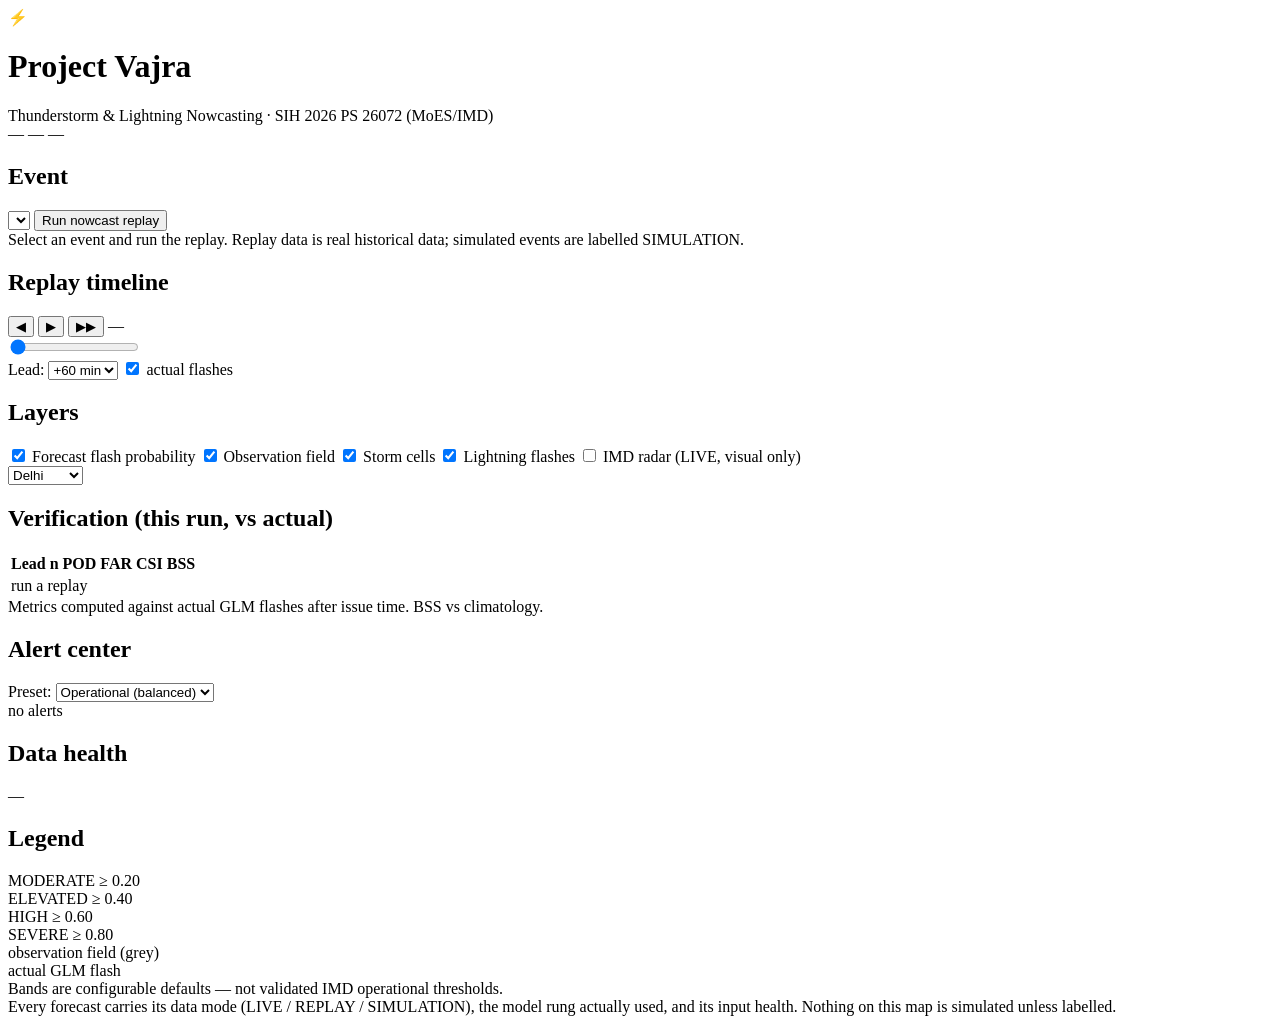
==== web/index.html @ 98bf4b6f "Implement MVP nowcasting system end-to-end (vertical slice on real data) Pipeline: providers (SEVIR " ====
<!doctype html>
<html lang="en">
<head>
<meta charset="utf-8" />
<meta name="viewport" content="width=device-width, initial-scale=1" />
<title>Project Vajra — Thunderstorm & Lightning Nowcast</title>
<link rel="icon" href="data:image/svg+xml,<svg xmlns='http://www.w3.org/2000/svg' viewBox='0 0 16 16'><text y='14' font-size='14'>⚡</text></svg>" />
<link rel="stylesheet" href="/vendor/maplibre-gl.css" />
<link rel="stylesheet" href="/style.css" />
</head>
<body>
<header id="topbar">
  <div class="brand">
    <span class="logo">⚡</span>
    <div>
      <h1>Project Vajra</h1>
      <div class="subtitle">Thunderstorm &amp; Lightning Nowcasting · SIH 2026 PS 26072 (MoES/IMD)</div>
    </div>
  </div>
  <div class="badges">
    <span id="mode-badge" class="badge badge-mode" title="Data mode of the displayed forecast">—</span>
    <span id="rung-badge" class="badge" title="Active model rung (fallback ladder)">—</span>
    <span id="conf-badge" class="badge" title="Overall confidence (documented heuristic)">—</span>
  </div>
</header>

<main id="layout">
  <aside id="left">
    <section class="panel">
      <h2>Event</h2>
      <select id="event-select" aria-label="Select replay event"></select>
      <button id="run-btn" class="primary">Run nowcast replay</button>
      <div id="run-status" class="muted small">Select an event and run the replay. Replay data is real historical data; simulated events are labelled SIMULATION.</div>
    </section>

    <section class="panel">
      <h2>Replay timeline</h2>
      <div class="time-row">
        <button id="prev-btn" aria-label="Previous step">◀</button>
        <button id="play-btn" aria-label="Play">▶</button>
        <button id="next-btn" aria-label="Next step">▶▶</button>
        <span id="clock" class="clock">—</span>
      </div>
      <input id="timeline" type="range" min="0" max="0" value="0" aria-label="Timeline scrubber" />
      <div class="lead-row">
        <label>Lead:
          <select id="lead-select" aria-label="Forecast lead">
            <option value="30">+30 min</option>
            <option value="60" selected>+60 min</option>
          </select>
        </label>
        <label class="chk"><input type="checkbox" id="show-actual" checked /> actual flashes</label>
      </div>
      <div id="cycle-note" class="muted small"></div>
    </section>

    <section class="panel">
      <h2>Layers</h2>
      <label class="chk"><input type="checkbox" id="lyr-prob" checked /> Forecast flash probability</label>
      <label class="chk"><input type="checkbox" id="lyr-obs" checked /> Observation field</label>
      <label class="chk"><input type="checkbox" id="lyr-cells" checked /> Storm cells</label>
      <label class="chk"><input type="checkbox" id="lyr-flashes" checked /> Lightning flashes</label>
      <label class="chk"><input type="checkbox" id="lyr-live" /> IMD radar (LIVE, visual only)</label>
      <div class="station-row">
        <select id="station-select" aria-label="IMD radar station">
          <option value="delhi">Delhi</option><option value="patna">Patna</option>
          <option value="kolkata">Kolkata</option><option value="lucknow">Lucknow</option>
        </select>
      </div>
    </section>

    <section class="panel">
      <h2>Verification <span class="muted small">(this run, vs actual)</span></h2>
      <table id="verif-table" class="verif">
        <thead><tr><th>Lead</th><th>n</th><th>POD</th><th>FAR</th><th>CSI</th><th>BSS</th></tr></thead>
        <tbody><tr><td colspan="6" class="muted">run a replay</td></tr></tbody>
      </table>
      <div class="muted small">Metrics computed against actual GLM flashes after issue time. BSS vs climatology.</div>
    </section>
  </aside>

  <div id="map"></div>

  <aside id="right">
    <section class="panel">
      <h2>Alert center</h2>
      <div class="preset-row">
        Preset:
        <select id="preset-select" aria-label="Alert preset">
          <option value="operational">Operational (balanced)</option>
          <option value="protective">Protective (high POD)</option>
        </select>
      </div>
      <div id="alerts-list" class="alerts"><div class="muted">no alerts</div></div>
    </section>

    <section class="panel">
      <h2>Data health</h2>
      <div id="data-health" class="health"><span class="muted">—</span></div>
    </section>

    <section class="panel">
      <h2>Legend</h2>
      <div class="legend">
        <div><span class="sw" style="background:rgba(250,204,21,0.75)"></span> MODERATE ≥ 0.20</div>
        <div><span class="sw" style="background:rgba(249,115,22,0.8)"></span> ELEVATED ≥ 0.40</div>
        <div><span class="sw" style="background:rgba(239,68,68,0.85)"></span> HIGH ≥ 0.60</div>
        <div><span class="sw" style="background:rgba(168,0,230,0.9)"></span> SEVERE ≥ 0.80</div>
        <div><span class="sw" style="background:rgba(220,220,220,0.6)"></span> observation field (grey)</div>
        <div><span class="sw sw-dot"></span> actual GLM flash</div>
      </div>
      <div class="muted small">Bands are configurable defaults — not validated IMD operational thresholds.</div>
    </section>
  </aside>
</main>

<footer id="footer">
  <span id="honesty-note">
    Every forecast carries its data mode (LIVE / REPLAY / SIMULATION), the model rung actually used,
    and its input health. Nothing on this map is simulated unless labelled.
  </span>
</footer>

<script src="/vendor/maplibre-gl.js?v=3"></script>
<script src="/app.js?v=3"></script>
</body>
</html>
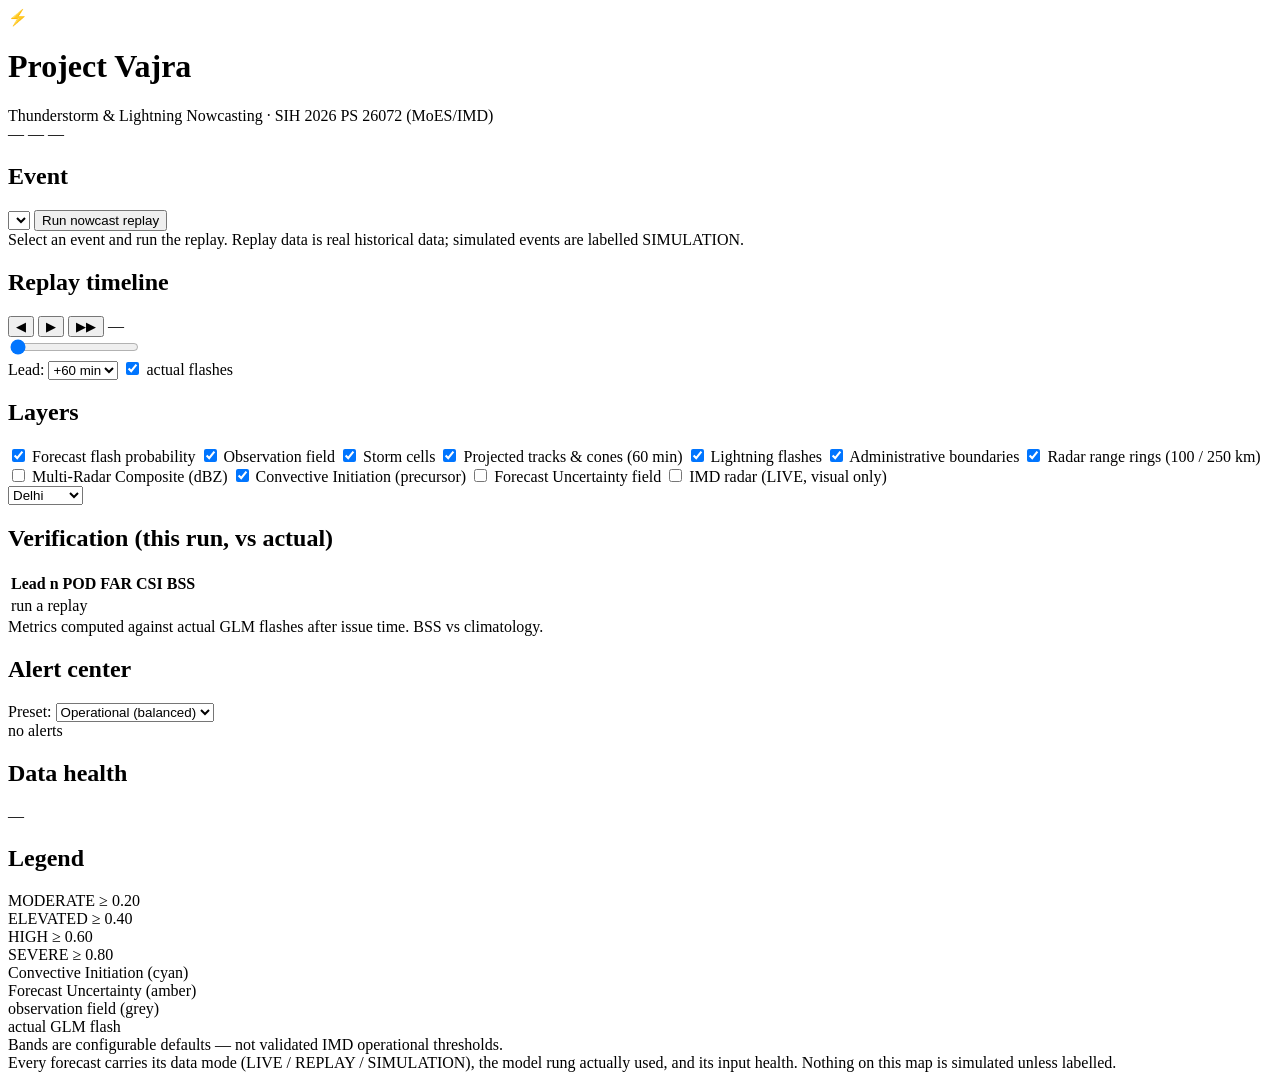
==== commit 0ff6760f: "feat: implement multi-source fusion nowcasting, radar mosaic, geocoding & models - Add spatiotempora" ====
--- a/web/index.html
+++ b/web/index.html
@@ -59,7 +59,13 @@
       <label class="chk"><input type="checkbox" id="lyr-prob" checked /> Forecast flash probability</label>
       <label class="chk"><input type="checkbox" id="lyr-obs" checked /> Observation field</label>
       <label class="chk"><input type="checkbox" id="lyr-cells" checked /> Storm cells</label>
+      <label class="chk"><input type="checkbox" id="lyr-cones" checked /> Projected tracks &amp; cones (60 min)</label>
       <label class="chk"><input type="checkbox" id="lyr-flashes" checked /> Lightning flashes</label>
+      <label class="chk"><input type="checkbox" id="lyr-admin" checked /> Administrative boundaries</label>
+      <label class="chk"><input type="checkbox" id="lyr-radar-rings" checked /> Radar range rings (100 / 250 km)</label>
+      <label class="chk"><input type="checkbox" id="lyr-radar-mosaic" /> Multi-Radar Composite (dBZ)</label>
+      <label class="chk"><input type="checkbox" id="lyr-ci" checked /> Convective Initiation (precursor)</label>
+      <label class="chk"><input type="checkbox" id="lyr-uncertainty" /> Forecast Uncertainty field</label>
       <label class="chk"><input type="checkbox" id="lyr-live" /> IMD radar (LIVE, visual only)</label>
       <div class="station-row">
         <select id="station-select" aria-label="IMD radar station">
@@ -106,6 +112,8 @@
         <div><span class="sw" style="background:rgba(249,115,22,0.8)"></span> ELEVATED ≥ 0.40</div>
         <div><span class="sw" style="background:rgba(239,68,68,0.85)"></span> HIGH ≥ 0.60</div>
         <div><span class="sw" style="background:rgba(168,0,230,0.9)"></span> SEVERE ≥ 0.80</div>
+        <div><span class="sw" style="background:rgba(0,229,255,0.7)"></span> Convective Initiation (cyan)</div>
+        <div><span class="sw" style="background:rgba(220,180,50,0.6)"></span> Forecast Uncertainty (amber)</div>
         <div><span class="sw" style="background:rgba(220,220,220,0.6)"></span> observation field (grey)</div>
         <div><span class="sw sw-dot"></span> actual GLM flash</div>
       </div>
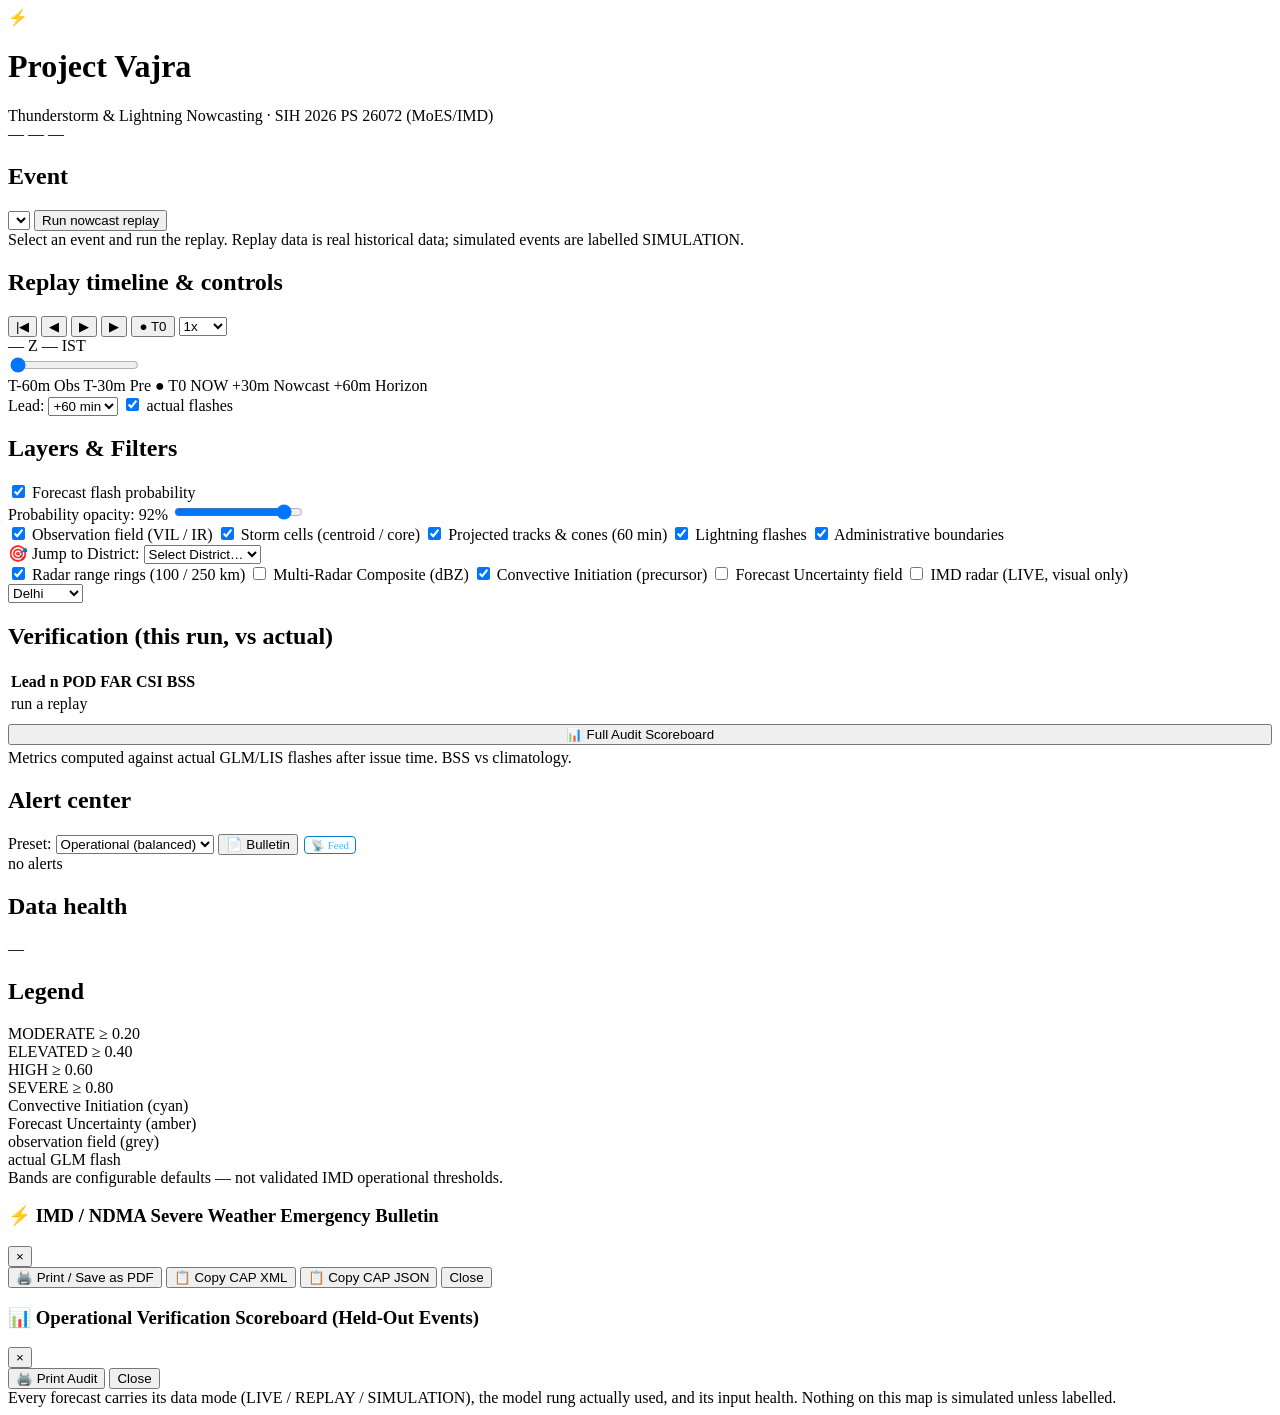
==== commit dbf9cd65: "feat: implement CAP v1.2 alerts, verification audit & GIS console - Add OASIS CAP v1.2 XML serializa" ====
--- a/web/index.html
+++ b/web/index.html
@@ -34,14 +34,32 @@
     </section>
 
     <section class="panel">
-      <h2>Replay timeline</h2>
-      <div class="time-row">
-        <button id="prev-btn" aria-label="Previous step">◀</button>
-        <button id="play-btn" aria-label="Play">▶</button>
-        <button id="next-btn" aria-label="Next step">▶▶</button>
-        <span id="clock" class="clock">—</span>
+      <h2>Replay timeline &amp; controls</h2>
+      <div class="time-controls">
+        <button id="rewind-btn" title="Rewind to start (Home)">|◀</button>
+        <button id="prev-btn" title="Previous cycle (Left Arrow)">◀</button>
+        <button id="play-btn" title="Play/Pause (Space)" class="primary">▶</button>
+        <button id="next-btn" title="Next cycle (Right Arrow)">▶</button>
+        <button id="t0-btn" title="Jump to current T0 issue cycle (End)">● T0</button>
+        <select id="speed-select" title="Playback speed">
+          <option value="1">1x</option>
+          <option value="2">2x</option>
+          <option value="4">4x</option>
+          <option value="0.5">0.5x</option>
+        </select>
+        <div class="clock-container">
+          <span id="clock" class="clock-utc">— Z</span>
+          <span id="clock-ist" class="clock-ist">— IST</span>
+        </div>
       </div>
       <input id="timeline" type="range" min="0" max="0" value="0" aria-label="Timeline scrubber" />
+      <div id="horizon-indicator" class="horizon-indicator">
+        <span class="horizon-tag tag-obs" data-lead="-60">T-60m Obs</span>
+        <span class="horizon-tag tag-pre" data-lead="-30">T-30m Pre</span>
+        <span class="horizon-tag tag-t0 active" data-lead="0">● T0 NOW</span>
+        <span class="horizon-tag tag-nowcast" data-lead="30">+30m Nowcast</span>
+        <span class="horizon-tag tag-horizon" data-lead="60">+60m Horizon</span>
+      </div>
       <div class="lead-row">
         <label>Lead:
           <select id="lead-select" aria-label="Forecast lead">
@@ -55,14 +73,33 @@
     </section>
 
     <section class="panel">
-      <h2>Layers</h2>
+      <h2>Layers &amp; Filters</h2>
       <label class="chk"><input type="checkbox" id="lyr-prob" checked /> Forecast flash probability</label>
-      <label class="chk"><input type="checkbox" id="lyr-obs" checked /> Observation field</label>
-      <label class="chk"><input type="checkbox" id="lyr-cells" checked /> Storm cells</label>
+      <div class="slider-row">
+        <label for="lyr-prob-opacity">Probability opacity: <span id="prob-opacity-val">92%</span></label>
+        <input type="range" id="lyr-prob-opacity" min="15" max="100" value="92" />
+      </div>
+      <label class="chk"><input type="checkbox" id="lyr-obs" checked /> Observation field (VIL / IR)</label>
+      <label class="chk"><input type="checkbox" id="lyr-cells" checked /> Storm cells (centroid / core)</label>
       <label class="chk"><input type="checkbox" id="lyr-cones" checked /> Projected tracks &amp; cones (60 min)</label>
       <label class="chk"><input type="checkbox" id="lyr-flashes" checked /> Lightning flashes</label>
       <label class="chk"><input type="checkbox" id="lyr-admin" checked /> Administrative boundaries</label>
-      <label class="chk"><input type="checkbox" id="lyr-radar-rings" checked /> Radar range rings (100 / 250 km)</label>
+      <div class="district-jump-row">
+        <label for="district-select">🎯 Jump to District:</label>
+        <select id="district-select" aria-label="Quick jump to district">
+          <option value="">Select District…</option>
+          <option value="Patna">Patna</option>
+          <option value="Gaya">Gaya</option>
+          <option value="Muzaffarpur">Muzaffarpur</option>
+          <option value="Vaishali">Vaishali</option>
+          <option value="Nalanda">Nalanda</option>
+          <option value="Begusarai">Begusarai</option>
+          <option value="Bhagalpur">Bhagalpur</option>
+          <option value="Darbhanga">Darbhanga</option>
+          <option value="Rohtas">Rohtas</option>
+        </select>
+      </div>
+      <label class="chk" style="margin-top:8px;"><input type="checkbox" id="lyr-radar-rings" checked /> Radar range rings (100 / 250 km)</label>
       <label class="chk"><input type="checkbox" id="lyr-radar-mosaic" /> Multi-Radar Composite (dBZ)</label>
       <label class="chk"><input type="checkbox" id="lyr-ci" checked /> Convective Initiation (precursor)</label>
       <label class="chk"><input type="checkbox" id="lyr-uncertainty" /> Forecast Uncertainty field</label>
@@ -81,7 +118,8 @@
         <thead><tr><th>Lead</th><th>n</th><th>POD</th><th>FAR</th><th>CSI</th><th>BSS</th></tr></thead>
         <tbody><tr><td colspan="6" class="muted">run a replay</td></tr></tbody>
       </table>
-      <div class="muted small">Metrics computed against actual GLM flashes after issue time. BSS vs climatology.</div>
+      <button id="btn-view-scoreboard" class="small-btn primary" style="width:100%;margin-top:8px;">📊 Full Audit Scoreboard</button>
+      <div class="muted small" style="margin-top:4px;">Metrics computed against actual GLM/LIS flashes after issue time. BSS vs climatology.</div>
     </section>
   </aside>
 
@@ -96,6 +134,8 @@
           <option value="operational">Operational (balanced)</option>
           <option value="protective">Protective (high POD)</option>
         </select>
+        <button id="btn-cycle-bulletin" class="small-btn danger" title="Generate official printable IMD/NDMA Emergency Bulletin">📄 Bulletin</button>
+        <a href="/api/v1/alerts/feed.atom" target="_blank" style="margin-left:2px;font-size:11px;color:#38bdf8;text-decoration:none;padding:2px 6px;border:1px solid #0284c7;border-radius:4px;">📡 Feed</a>
       </div>
       <div id="alerts-list" class="alerts"><div class="muted">no alerts</div></div>
     </section>
@@ -122,6 +162,44 @@
   </aside>
 </main>
 
+<!-- Printable Emergency Bulletin Modal -->
+<div id="bulletin-modal" class="modal-backdrop" role="dialog" aria-modal="true" aria-labelledby="modal-bulletin-title">
+  <div class="modal-dialog">
+    <div class="modal-header">
+      <h3 id="modal-bulletin-title">⚡ IMD / NDMA Severe Weather Emergency Bulletin</h3>
+      <button class="close-btn" id="bulletin-modal-close" aria-label="Close modal">&times;</button>
+    </div>
+    <div class="modal-body" id="bulletin-content">
+      <!-- Injected by JavaScript -->
+    </div>
+    <div class="modal-footer">
+      <button class="small-btn primary" id="btn-print-bulletin">🖨️ Print / Save as PDF</button>
+      <button class="small-btn" id="btn-copy-cap-xml">📋 Copy CAP XML</button>
+      <button class="small-btn" id="btn-copy-cap-json">📋 Copy CAP JSON</button>
+      <button class="small-btn" id="bulletin-modal-dismiss">Close</button>
+    </div>
+  </div>
+</div>
+
+<!-- Scoreboard Audit Modal -->
+<div id="scoreboard-modal" class="modal-backdrop" role="dialog" aria-modal="true" aria-labelledby="modal-score-title">
+  <div class="modal-dialog">
+    <div class="modal-header">
+      <h3 id="modal-score-title">📊 Operational Verification Scoreboard (Held-Out Events)</h3>
+      <button class="close-btn" id="scoreboard-modal-close" aria-label="Close modal">&times;</button>
+    </div>
+    <div class="modal-body" id="scoreboard-content">
+      <!-- Injected by JavaScript -->
+    </div>
+    <div class="modal-footer">
+      <button class="small-btn primary" id="btn-print-scoreboard">🖨️ Print Audit</button>
+      <button class="small-btn" id="scoreboard-modal-dismiss">Close</button>
+    </div>
+  </div>
+</div>
+
+<div id="toast"></div>
+
 <footer id="footer">
   <span id="honesty-note">
     Every forecast carries its data mode (LIVE / REPLAY / SIMULATION), the model rung actually used,
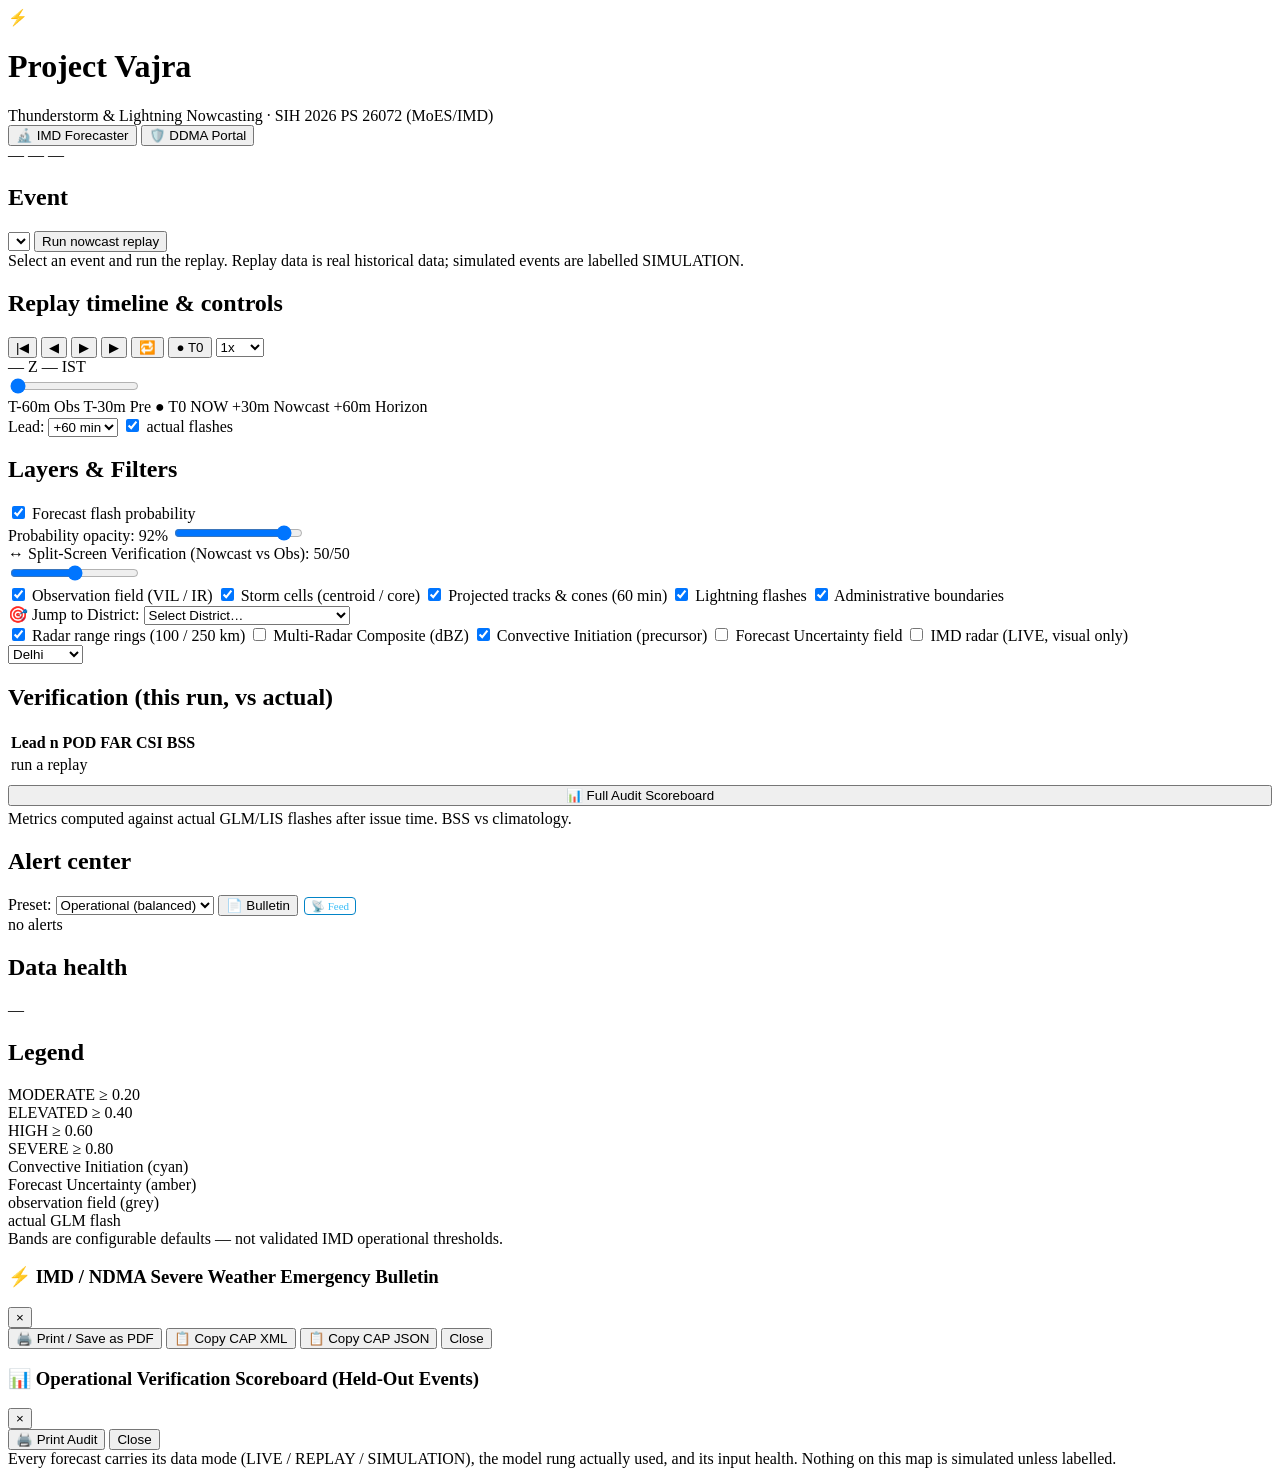
==== commit 5f07be76: "feat(v2): implement end-to-end multi-modal nowcasting, ingestion workers & GIS console - Implement P" ====
--- a/web/index.html
+++ b/web/index.html
@@ -17,6 +17,10 @@
       <div class="subtitle">Thunderstorm &amp; Lightning Nowcasting · SIH 2026 PS 26072 (MoES/IMD)</div>
     </div>
   </div>
+  <div class="persona-switcher" role="group" aria-label="Operational Persona Mode">
+    <button id="persona-imd" class="persona-btn active" title="Switch to IMD Duty Forecaster Mode">🔬 IMD Forecaster</button>
+    <button id="persona-ddma" class="persona-btn" title="Switch to DDMA Disaster Management Mode">🛡️ DDMA Portal</button>
+  </div>
   <div class="badges">
     <span id="mode-badge" class="badge badge-mode" title="Data mode of the displayed forecast">—</span>
     <span id="rung-badge" class="badge" title="Active model rung (fallback ladder)">—</span>
@@ -40,6 +44,7 @@
         <button id="prev-btn" title="Previous cycle (Left Arrow)">◀</button>
         <button id="play-btn" title="Play/Pause (Space)" class="primary">▶</button>
         <button id="next-btn" title="Next cycle (Right Arrow)">▶</button>
+        <button id="loop-btn" class="active" title="Toggle Loop Playback">🔁</button>
         <button id="t0-btn" title="Jump to current T0 issue cycle (End)">● T0</button>
         <select id="speed-select" title="Playback speed">
           <option value="1">1x</option>
@@ -79,6 +84,15 @@
         <label for="lyr-prob-opacity">Probability opacity: <span id="prob-opacity-val">92%</span></label>
         <input type="range" id="lyr-prob-opacity" min="15" max="100" value="92" />
       </div>
+
+      <!-- Split-Screen Verification Slider (TASK-V2-9.3) -->
+      <div class="split-slider-container">
+        <label for="compare-slider">↔️ Split-Screen Verification (Nowcast vs Obs): <span id="compare-val">50/50</span></label>
+        <div class="split-slider-row">
+          <input type="range" id="compare-slider" min="0" max="100" value="50" aria-label="Split-screen compare slider" />
+        </div>
+      </div>
+
       <label class="chk"><input type="checkbox" id="lyr-obs" checked /> Observation field (VIL / IR)</label>
       <label class="chk"><input type="checkbox" id="lyr-cells" checked /> Storm cells (centroid / core)</label>
       <label class="chk"><input type="checkbox" id="lyr-cones" checked /> Projected tracks &amp; cones (60 min)</label>
@@ -97,14 +111,17 @@
           <option value="Bhagalpur">Bhagalpur</option>
           <option value="Darbhanga">Darbhanga</option>
           <option value="Rohtas">Rohtas</option>
-        </select>
-      </div>
-      <label class="chk" style="margin-top:8px;"><input type="checkbox" id="lyr-radar-rings" checked /> Radar range rings (100 / 250 km)</label>
-      <label class="chk"><input type="checkbox" id="lyr-radar-mosaic" /> Multi-Radar Composite (dBZ)</label>
-      <label class="chk"><input type="checkbox" id="lyr-ci" checked /> Convective Initiation (precursor)</label>
-      <label class="chk"><input type="checkbox" id="lyr-uncertainty" /> Forecast Uncertainty field</label>
-      <label class="chk"><input type="checkbox" id="lyr-live" /> IMD radar (LIVE, visual only)</label>
-      <div class="station-row">
+          <option value="Ranchi">Ranchi</option>
+          <option value="East Singhbhum">East Singhbhum (Jamshedpur)</option>
+          <option value="Dhanbad">Dhanbad</option>
+        </select>
+      </div>
+      <label class="chk persona-imd-only" style="margin-top:8px;"><input type="checkbox" id="lyr-radar-rings" checked /> Radar range rings (100 / 250 km)</label>
+      <label class="chk persona-imd-only"><input type="checkbox" id="lyr-radar-mosaic" /> Multi-Radar Composite (dBZ)</label>
+      <label class="chk persona-imd-only"><input type="checkbox" id="lyr-ci" checked /> Convective Initiation (precursor)</label>
+      <label class="chk persona-imd-only"><input type="checkbox" id="lyr-uncertainty" /> Forecast Uncertainty field</label>
+      <label class="chk persona-imd-only"><input type="checkbox" id="lyr-live" /> IMD radar (LIVE, visual only)</label>
+      <div class="station-row persona-imd-only">
         <select id="station-select" aria-label="IMD radar station">
           <option value="delhi">Delhi</option><option value="patna">Patna</option>
           <option value="kolkata">Kolkata</option><option value="lucknow">Lucknow</option>
@@ -112,7 +129,7 @@
       </div>
     </section>
 
-    <section class="panel">
+    <section class="panel persona-imd-only">
       <h2>Verification <span class="muted small">(this run, vs actual)</span></h2>
       <table id="verif-table" class="verif">
         <thead><tr><th>Lead</th><th>n</th><th>POD</th><th>FAR</th><th>CSI</th><th>BSS</th></tr></thead>
@@ -137,6 +154,17 @@
         <button id="btn-cycle-bulletin" class="small-btn danger" title="Generate official printable IMD/NDMA Emergency Bulletin">📄 Bulletin</button>
         <a href="/api/v1/alerts/feed.atom" target="_blank" style="margin-left:2px;font-size:11px;color:#38bdf8;text-decoration:none;padding:2px 6px;border:1px solid #0284c7;border-radius:4px;">📡 Feed</a>
       </div>
+
+      <!-- DDMA Specific Actions & Overview (TASK-V2-9.1) -->
+      <div id="ddma-actions" class="ddma-actions persona-ddma-only" style="display:none;margin-bottom:8px;">
+        <button id="btn-dispatch-cap" class="small-btn danger" style="width:100%;font-weight:700;margin-bottom:4px;">🚨 1-Click Broadcast CAP 1.2 to SACHET</button>
+        <label class="chk" style="font-size:11px;margin:2px 0;"><input type="checkbox" id="chk-audio-chime" checked /> 🔔 Audio Alert Chime (Web Audio Synthesizer)</label>
+      </div>
+      <div id="ddma-summary-card" class="ddma-summary-card persona-ddma-only" style="display:none;">
+        <div style="font-weight:700;font-size:11px;margin-bottom:4px;">🛡️ DDMA Incident Response Overview</div>
+        <div id="ddma-impact-stats" style="font-size:11px;color:var(--text);">Analyzing active storm footprints…</div>
+      </div>
+
       <div id="alerts-list" class="alerts"><div class="muted">no alerts</div></div>
     </section>
 
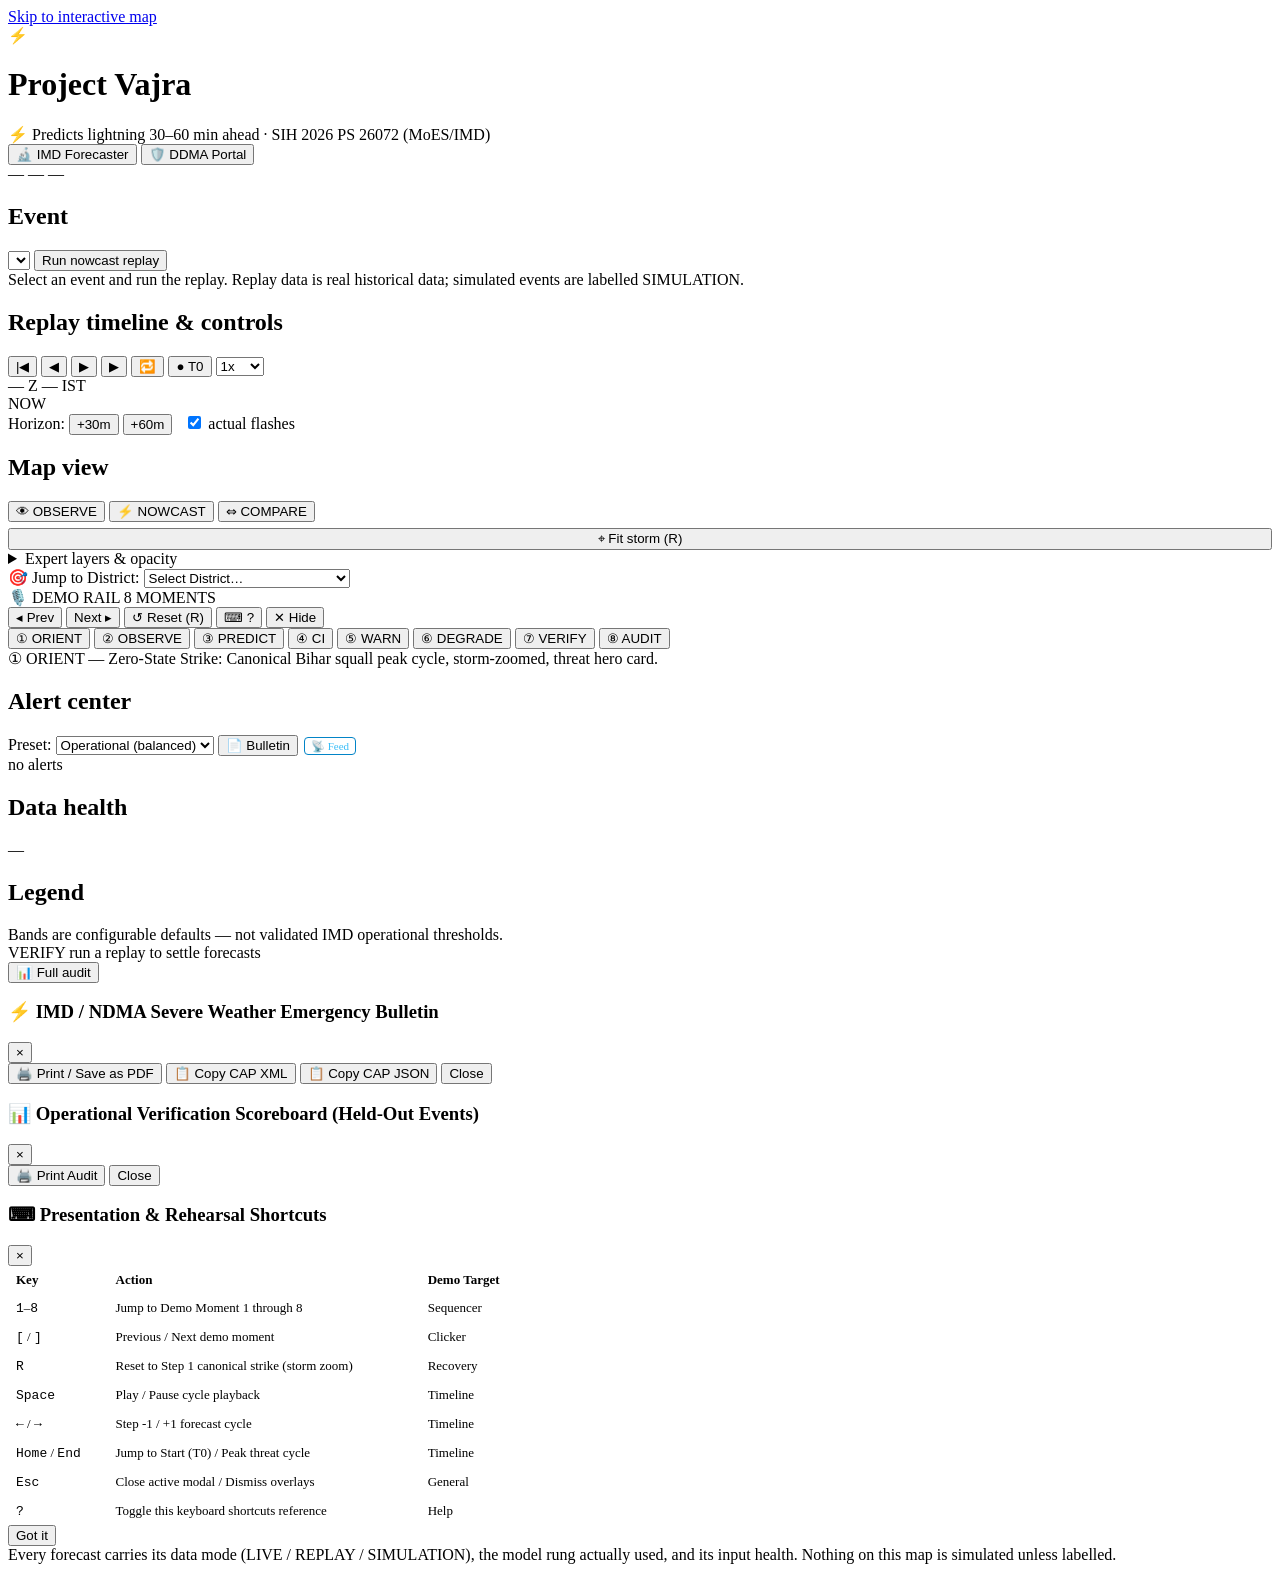
==== commit 6e0c095e: "feat(web): complete Phases P0-P9 frontend presentation console, DDMA portal, demo rail, and a11y/per" ====
--- a/web/index.html
+++ b/web/index.html
@@ -9,17 +9,18 @@
 <link rel="stylesheet" href="/style.css" />
 </head>
 <body>
-<header id="topbar">
+<a href="#map" class="skip-link">Skip to interactive map</a>
+<header id="topbar" role="banner">
   <div class="brand">
     <span class="logo">⚡</span>
     <div>
       <h1>Project Vajra</h1>
-      <div class="subtitle">Thunderstorm &amp; Lightning Nowcasting · SIH 2026 PS 26072 (MoES/IMD)</div>
+      <div class="subtitle">⚡ Predicts lightning 30–60 min ahead · SIH 2026 PS 26072 (MoES/IMD)</div>
     </div>
   </div>
   <div class="persona-switcher" role="group" aria-label="Operational Persona Mode">
-    <button id="persona-imd" class="persona-btn active" title="Switch to IMD Duty Forecaster Mode">🔬 IMD Forecaster</button>
-    <button id="persona-ddma" class="persona-btn" title="Switch to DDMA Disaster Management Mode">🛡️ DDMA Portal</button>
+    <button id="persona-imd" class="persona-btn active" title="Switch to IMD Duty Forecaster Mode" aria-pressed="true">🔬 IMD Forecaster</button>
+    <button id="persona-ddma" class="persona-btn" title="Switch to DDMA Disaster Management Mode" aria-pressed="false">🛡️ DDMA Portal</button>
   </div>
   <div class="badges">
     <span id="mode-badge" class="badge badge-mode" title="Data mode of the displayed forecast">—</span>
@@ -29,75 +30,92 @@
 </header>
 
 <main id="layout">
-  <aside id="left">
+  <aside id="left" aria-label="Forecast controls and layer presets">
     <section class="panel">
       <h2>Event</h2>
       <select id="event-select" aria-label="Select replay event"></select>
-      <button id="run-btn" class="primary">Run nowcast replay</button>
+      <button id="run-btn" class="primary" aria-label="Run nowcast replay">Run nowcast replay</button>
       <div id="run-status" class="muted small">Select an event and run the replay. Replay data is real historical data; simulated events are labelled SIMULATION.</div>
     </section>
 
     <section class="panel">
       <h2>Replay timeline &amp; controls</h2>
       <div class="time-controls">
-        <button id="rewind-btn" title="Rewind to start (Home)">|◀</button>
-        <button id="prev-btn" title="Previous cycle (Left Arrow)">◀</button>
-        <button id="play-btn" title="Play/Pause (Space)" class="primary">▶</button>
-        <button id="next-btn" title="Next cycle (Right Arrow)">▶</button>
-        <button id="loop-btn" class="active" title="Toggle Loop Playback">🔁</button>
-        <button id="t0-btn" title="Jump to current T0 issue cycle (End)">● T0</button>
-        <select id="speed-select" title="Playback speed">
+        <button id="rewind-btn" title="Rewind to start (Home)" aria-label="Rewind to start (Home)">|◀</button>
+        <button id="prev-btn" title="Previous cycle (Left Arrow)" aria-label="Previous cycle (Left Arrow)">◀</button>
+        <button id="play-btn" title="Play/Pause (Space)" class="primary" aria-label="Play or Pause replay (Space)">▶</button>
+        <button id="next-btn" title="Next cycle (Right Arrow)" aria-label="Next cycle (Right Arrow)">▶</button>
+        <button id="loop-btn" class="active" title="Toggle Loop Playback" aria-label="Toggle loop playback">🔁</button>
+        <button id="t0-btn" title="Jump to first alert issue cycle (T0)" aria-label="Jump to first alert issue cycle (T0)">● T0</button>
+        <select id="speed-select" title="Playback speed" aria-label="Playback speed">
           <option value="1">1x</option>
           <option value="2">2x</option>
           <option value="4">4x</option>
           <option value="0.5">0.5x</option>
         </select>
+        <span id="horizon-indicator" class="horizon-indicator sr-only" aria-live="polite"></span>
         <div class="clock-container">
           <span id="clock" class="clock-utc">— Z</span>
           <span id="clock-ist" class="clock-ist">— IST</span>
         </div>
       </div>
-      <input id="timeline" type="range" min="0" max="0" value="0" aria-label="Timeline scrubber" />
-      <div id="horizon-indicator" class="horizon-indicator">
-        <span class="horizon-tag tag-obs" data-lead="-60">T-60m Obs</span>
-        <span class="horizon-tag tag-pre" data-lead="-30">T-30m Pre</span>
-        <span class="horizon-tag tag-t0 active" data-lead="0">● T0 NOW</span>
-        <span class="horizon-tag tag-nowcast" data-lead="30">+30m Nowcast</span>
-        <span class="horizon-tag tag-horizon" data-lead="60">+60m Horizon</span>
+      <div id="timeline-axis" tabindex="0" role="slider"
+           aria-label="Event timeline — observed (solid) and forecast (dashed) with alert markers; arrow keys step, click or drag to jump"
+           aria-valuemin="0" aria-valuemax="0" aria-valuenow="0">
+        <div class="tl-rail"></div>
+        <div class="tl-seg-observed"></div>
+        <div class="tl-seg-forecast"></div>
+        <div class="tl-ticks"></div>
+        <div class="tl-markers" id="tl-markers"></div>
+        <div class="tl-now"><span class="tl-now-dot"></span><span class="tl-now-label">NOW</span></div>
       </div>
       <div class="lead-row">
-        <label>Lead:
-          <select id="lead-select" aria-label="Forecast lead">
-            <option value="30">+30 min</option>
-            <option value="60" selected>+60 min</option>
+        <span class="tl-lead-label">Horizon:</span>
+        <button id="lead-30" class="tl-lead-btn" aria-pressed="false">+30m</button>
+        <button id="lead-60" class="tl-lead-btn" aria-pressed="true">+60m</button>
+        <span id="tl-info" class="muted small" style="margin-left:auto;"></span>
+        <label class="chk" style="margin:0 0 0 8px;"><input type="checkbox" id="show-actual" checked /> actual flashes</label>
+      </div>
+      <div id="cycle-note" class="muted small"></div>
+    </section>
+
+    <section class="panel">
+      <h2>Map view</h2>
+      <div class="preset-switch" role="group" aria-label="Map view preset">
+        <button class="map-preset" id="preset-observe" data-preset="OBSERVE" aria-pressed="false">👁 OBSERVE</button>
+        <button class="map-preset" id="preset-nowcast" data-preset="NOWCAST" aria-pressed="true">⚡ NOWCAST</button>
+        <button class="map-preset" id="preset-compare" data-preset="COMPARE" aria-pressed="false">⇔ COMPARE</button>
+      </div>
+      <button id="fit-storm" class="small-btn" style="width:100%;margin-top:6px;" aria-label="Fit map camera to storm event (R)">⌖ Fit storm (R)</button>
+      <div id="compare-caption" class="compare-caption" style="display:none;">
+        <div class="compare-labels"><span>◂ OBSERVED</span><span id="compare-val">50/50</span><span>NOWCAST ▸</span></div>
+        <input type="range" id="compare-slider" min="0" max="100" value="50" aria-label="Observed vs nowcast wipe" />
+        <div class="muted small" style="margin-top:4px;">Crossfade between the observed field and the nowcast — the verification view.</div>
+      </div>
+      <details class="expert-drawer">
+        <summary>Expert layers &amp; opacity</summary>
+        <label class="chk"><input type="checkbox" id="lyr-prob" checked /> Forecast flash probability</label>
+        <div class="slider-row">
+          <label for="lyr-prob-opacity">Probability opacity: <span id="prob-opacity-val">92%</span></label>
+          <input type="range" id="lyr-prob-opacity" min="15" max="100" value="92" aria-label="Forecast probability layer opacity" />
+        </div>
+        <label class="chk"><input type="checkbox" id="lyr-obs" checked /> Observation field (VIL / IR)</label>
+        <label class="chk"><input type="checkbox" id="lyr-cells" checked /> Storm cells (centroid / core)</label>
+        <label class="chk"><input type="checkbox" id="lyr-cones" checked /> Projected tracks &amp; cones (60 min)</label>
+        <label class="chk"><input type="checkbox" id="lyr-flashes" checked /> Lightning flashes</label>
+        <label class="chk"><input type="checkbox" id="lyr-admin" checked /> Administrative boundaries</label>
+        <label class="chk persona-imd-only"><input type="checkbox" id="lyr-radar-rings" checked /> Radar range rings (100 / 250 km)</label>
+        <label class="chk persona-imd-only"><input type="checkbox" id="lyr-radar-mosaic" /> Multi-Radar Composite (dBZ)</label>
+        <label class="chk persona-imd-only"><input type="checkbox" id="lyr-ci" checked /> Convective Initiation (precursor)</label>
+        <label class="chk persona-imd-only"><input type="checkbox" id="lyr-uncertainty" /> Forecast Uncertainty field</label>
+        <label class="chk persona-imd-only"><input type="checkbox" id="lyr-live" /> IMD radar (LIVE, visual only)</label>
+        <div class="station-row persona-imd-only">
+          <select id="station-select" aria-label="IMD radar station">
+            <option value="delhi">Delhi</option><option value="patna">Patna</option>
+            <option value="kolkata">Kolkata</option><option value="lucknow">Lucknow</option>
           </select>
-        </label>
-        <label class="chk"><input type="checkbox" id="show-actual" checked /> actual flashes</label>
-      </div>
-      <div id="cycle-note" class="muted small"></div>
-    </section>
-
-    <section class="panel">
-      <h2>Layers &amp; Filters</h2>
-      <label class="chk"><input type="checkbox" id="lyr-prob" checked /> Forecast flash probability</label>
-      <div class="slider-row">
-        <label for="lyr-prob-opacity">Probability opacity: <span id="prob-opacity-val">92%</span></label>
-        <input type="range" id="lyr-prob-opacity" min="15" max="100" value="92" />
-      </div>
-
-      <!-- Split-Screen Verification Slider (TASK-V2-9.3) -->
-      <div class="split-slider-container">
-        <label for="compare-slider">↔️ Split-Screen Verification (Nowcast vs Obs): <span id="compare-val">50/50</span></label>
-        <div class="split-slider-row">
-          <input type="range" id="compare-slider" min="0" max="100" value="50" aria-label="Split-screen compare slider" />
         </div>
-      </div>
-
-      <label class="chk"><input type="checkbox" id="lyr-obs" checked /> Observation field (VIL / IR)</label>
-      <label class="chk"><input type="checkbox" id="lyr-cells" checked /> Storm cells (centroid / core)</label>
-      <label class="chk"><input type="checkbox" id="lyr-cones" checked /> Projected tracks &amp; cones (60 min)</label>
-      <label class="chk"><input type="checkbox" id="lyr-flashes" checked /> Lightning flashes</label>
-      <label class="chk"><input type="checkbox" id="lyr-admin" checked /> Administrative boundaries</label>
+      </details>
       <div class="district-jump-row">
         <label for="district-select">🎯 Jump to District:</label>
         <select id="district-select" aria-label="Quick jump to district">
@@ -116,43 +134,54 @@
           <option value="Dhanbad">Dhanbad</option>
         </select>
       </div>
-      <label class="chk persona-imd-only" style="margin-top:8px;"><input type="checkbox" id="lyr-radar-rings" checked /> Radar range rings (100 / 250 km)</label>
-      <label class="chk persona-imd-only"><input type="checkbox" id="lyr-radar-mosaic" /> Multi-Radar Composite (dBZ)</label>
-      <label class="chk persona-imd-only"><input type="checkbox" id="lyr-ci" checked /> Convective Initiation (precursor)</label>
-      <label class="chk persona-imd-only"><input type="checkbox" id="lyr-uncertainty" /> Forecast Uncertainty field</label>
-      <label class="chk persona-imd-only"><input type="checkbox" id="lyr-live" /> IMD radar (LIVE, visual only)</label>
-      <div class="station-row persona-imd-only">
-        <select id="station-select" aria-label="IMD radar station">
-          <option value="delhi">Delhi</option><option value="patna">Patna</option>
-          <option value="kolkata">Kolkata</option><option value="lucknow">Lucknow</option>
-        </select>
-      </div>
-    </section>
-
-    <section class="panel persona-imd-only">
-      <h2>Verification <span class="muted small">(this run, vs actual)</span></h2>
-      <table id="verif-table" class="verif">
-        <thead><tr><th>Lead</th><th>n</th><th>POD</th><th>FAR</th><th>CSI</th><th>BSS</th></tr></thead>
-        <tbody><tr><td colspan="6" class="muted">run a replay</td></tr></tbody>
-      </table>
-      <button id="btn-view-scoreboard" class="small-btn primary" style="width:100%;margin-top:8px;">📊 Full Audit Scoreboard</button>
-      <div class="muted small" style="margin-top:4px;">Metrics computed against actual GLM/LIS flashes after issue time. BSS vs climatology.</div>
     </section>
   </aside>
 
-  <div id="map"></div>
-
-  <aside id="right">
+  <div id="map-wrap" class="map-wrap" role="region" aria-label="Interactive Thunderstorm Nowcast Map">
+    <div id="map"></div>
+
+    <!-- Presentation Demo Rail (Phase P7) -->
+    <nav id="demo-rail" class="demo-rail" aria-label="Presentation Rehearsal Sequencer">
+      <div class="rail-header">
+        <span class="rail-title">🎙️ DEMO RAIL</span>
+        <span class="rail-badge">8 MOMENTS</span>
+        <div class="rail-actions">
+          <button id="rail-btn-prev" class="rail-nav-btn" title="Previous moment ([)" aria-label="Previous demo moment ([)">◂ Prev</button>
+          <button id="rail-btn-next" class="rail-nav-btn" title="Next moment (])" aria-label="Next demo moment (])">Next ▸</button>
+          <button id="rail-btn-reset" class="rail-action-btn" title="Reset to Zero State (R)" aria-label="Reset to Zero State (R)">↺ Reset (R)</button>
+          <button id="rail-btn-help" class="rail-action-btn" title="Keyboard Shortcuts (?)" aria-label="Keyboard Shortcuts (?)">⌨ ?</button>
+          <button id="rail-btn-hide" class="rail-action-btn" title="Dismiss Rail to Operational Mode (Esc)" aria-label="Dismiss Rail to Operational Mode (Esc)">✕ Hide</button>
+        </div>
+      </div>
+      <div class="rail-chips" role="group" aria-label="Demo Sequence Steps">
+        <button class="rail-chip active" data-step="1" aria-current="step" title="1. Zero-State Strike (Canonical Bihar peak cycle)">① ORIENT</button>
+        <button class="rail-chip" data-step="2" title="2. Multi-Sensor Detection (Cells + tracks + dBZ)">② OBSERVE</button>
+        <button class="rail-chip" data-step="3" title="3. Calibrated Nowcast (Field overlay + widening cones)">③ PREDICT</button>
+        <button class="rail-chip" data-step="4" title="4. Convective Initiation (Precursor cyan rings)">④ CI</button>
+        <button class="rail-chip" data-step="5" title="5. Impact &amp; Warn (DDMA blocks + population)">⑤ WARN</button>
+        <button class="rail-chip" data-step="6" title="6. Graceful Degradation (Satellite fallback ladder)">⑥ DEGRADE</button>
+        <button class="rail-chip" data-step="7" title="7. Ground-Truth Verification (Settled verdicts + COMPARE)">⑦ VERIFY</button>
+        <button class="rail-chip" data-step="8" title="8. Scientific Audit Scoreboard (BSS + ROC-AUC)">⑧ AUDIT</button>
+      </div>
+      <div id="rail-caption" class="rail-caption" aria-live="polite">
+        ① ORIENT — Zero-State Strike: Canonical Bihar squall peak cycle, storm-zoomed, threat hero card.
+      </div>
+    </nav>
+    <button id="rail-pill" class="rail-pill" style="display:none;" title="Restore Presentation Demo Rail (1–8)" aria-label="Restore Presentation Demo Rail (1–8)">🎙️ Demo Rail (1–8)</button>
+  </div>
+
+  <aside id="right" aria-label="Active alerts, data health, and legend">
     <section class="panel">
       <h2>Alert center</h2>
+      <div id="threat-hero" class="threat-hero" data-stage="GREEN" aria-live="polite"></div>
       <div class="preset-row">
         Preset:
         <select id="preset-select" aria-label="Alert preset">
           <option value="operational">Operational (balanced)</option>
           <option value="protective">Protective (high POD)</option>
         </select>
-        <button id="btn-cycle-bulletin" class="small-btn danger" title="Generate official printable IMD/NDMA Emergency Bulletin">📄 Bulletin</button>
-        <a href="/api/v1/alerts/feed.atom" target="_blank" style="margin-left:2px;font-size:11px;color:#38bdf8;text-decoration:none;padding:2px 6px;border:1px solid #0284c7;border-radius:4px;">📡 Feed</a>
+        <button id="btn-cycle-bulletin" class="small-btn danger" title="Generate official printable IMD/NDMA Emergency Bulletin" aria-label="Generate official printable IMD/NDMA Emergency Bulletin">📄 Bulletin</button>
+        <a href="/api/v1/alerts/feed.atom" target="_blank" rel="noopener" aria-label="CAP 1.2 Atom Alert Feed (opens in new tab)" style="margin-left:2px;font-size:11px;color:#38bdf8;text-decoration:none;padding:2px 6px;border:1px solid #0284c7;border-radius:4px;">📡 Feed</a>
       </div>
 
       <!-- DDMA Specific Actions & Overview (TASK-V2-9.1) -->
@@ -175,23 +204,22 @@
 
     <section class="panel">
       <h2>Legend</h2>
-      <div class="legend">
-        <div><span class="sw" style="background:rgba(250,204,21,0.75)"></span> MODERATE ≥ 0.20</div>
-        <div><span class="sw" style="background:rgba(249,115,22,0.8)"></span> ELEVATED ≥ 0.40</div>
-        <div><span class="sw" style="background:rgba(239,68,68,0.85)"></span> HIGH ≥ 0.60</div>
-        <div><span class="sw" style="background:rgba(168,0,230,0.9)"></span> SEVERE ≥ 0.80</div>
-        <div><span class="sw" style="background:rgba(0,229,255,0.7)"></span> Convective Initiation (cyan)</div>
-        <div><span class="sw" style="background:rgba(220,180,50,0.6)"></span> Forecast Uncertainty (amber)</div>
-        <div><span class="sw" style="background:rgba(220,220,220,0.6)"></span> observation field (grey)</div>
-        <div><span class="sw sw-dot"></span> actual GLM flash</div>
-      </div>
+      <div class="legend" id="legend-items"></div>
       <div class="muted small">Bands are configurable defaults — not validated IMD operational thresholds.</div>
     </section>
   </aside>
 </main>
 
+<section id="verify-strip" aria-label="Forecast verification — this run versus observed flashes">
+  <span class="vs-label">VERIFY</span>
+  <span class="vs-scope muted small" id="vs-scope">run a replay to settle forecasts</span>
+  <div class="vs-numbers" id="vs-numbers" aria-live="polite"></div>
+  <svg id="vs-reliability" width="132" height="40" style="display:none;" role="img"></svg>
+  <button id="vs-audit" class="small-btn primary" style="margin-left:auto;">📊 Full audit</button>
+</section>
+
 <!-- Printable Emergency Bulletin Modal -->
-<div id="bulletin-modal" class="modal-backdrop" role="dialog" aria-modal="true" aria-labelledby="modal-bulletin-title">
+<div id="bulletin-modal" class="modal-backdrop" role="dialog" aria-modal="true" aria-hidden="true" aria-labelledby="modal-bulletin-title">
   <div class="modal-dialog">
     <div class="modal-header">
       <h3 id="modal-bulletin-title">⚡ IMD / NDMA Severe Weather Emergency Bulletin</h3>
@@ -204,13 +232,13 @@
       <button class="small-btn primary" id="btn-print-bulletin">🖨️ Print / Save as PDF</button>
       <button class="small-btn" id="btn-copy-cap-xml">📋 Copy CAP XML</button>
       <button class="small-btn" id="btn-copy-cap-json">📋 Copy CAP JSON</button>
-      <button class="small-btn" id="bulletin-modal-dismiss">Close</button>
+      <button class="small-btn" id="bulletin-modal-dismiss" aria-label="Close dialog">Close</button>
     </div>
   </div>
 </div>
 
 <!-- Scoreboard Audit Modal -->
-<div id="scoreboard-modal" class="modal-backdrop" role="dialog" aria-modal="true" aria-labelledby="modal-score-title">
+<div id="scoreboard-modal" class="modal-backdrop" role="dialog" aria-modal="true" aria-hidden="true" aria-labelledby="modal-score-title">
   <div class="modal-dialog">
     <div class="modal-header">
       <h3 id="modal-score-title">📊 Operational Verification Scoreboard (Held-Out Events)</h3>
@@ -221,14 +249,80 @@
     </div>
     <div class="modal-footer">
       <button class="small-btn primary" id="btn-print-scoreboard">🖨️ Print Audit</button>
-      <button class="small-btn" id="scoreboard-modal-dismiss">Close</button>
+      <button class="small-btn" id="scoreboard-modal-dismiss" aria-label="Close dialog">Close</button>
     </div>
   </div>
 </div>
 
-<div id="toast"></div>
-
-<footer id="footer">
+<!-- Keyboard Shortcuts Cheat-Sheet Modal (Phase P7) -->
+<div id="shortcuts-modal" class="modal-backdrop" role="dialog" aria-modal="true" aria-hidden="true" aria-labelledby="modal-shortcuts-title">
+  <div class="modal-dialog" style="max-width: 520px;">
+    <div class="modal-header">
+      <h3 id="modal-shortcuts-title">⌨ Presentation &amp; Rehearsal Shortcuts</h3>
+      <button class="close-btn" id="shortcuts-modal-close" aria-label="Close modal">&times;</button>
+    </div>
+    <div class="modal-body">
+      <table style="width:100%; border-collapse:collapse; font-size:13px;">
+        <thead>
+          <tr style="border-bottom:1px solid var(--panel-edge); text-align:left;">
+            <th style="padding:6px 8px; color:var(--text-strong);">Key</th>
+            <th style="padding:6px 8px; color:var(--text-strong);">Action</th>
+            <th style="padding:6px 8px; color:var(--muted);">Demo Target</th>
+          </tr>
+        </thead>
+        <tbody>
+          <tr style="border-bottom:1px solid rgba(255,255,255,0.05);">
+            <td style="padding:6px 8px;"><kbd>1</kbd>–<kbd>8</kbd></td>
+            <td style="padding:6px 8px;">Jump to Demo Moment 1 through 8</td>
+            <td style="padding:6px 8px; color:var(--muted);">Sequencer</td>
+          </tr>
+          <tr style="border-bottom:1px solid rgba(255,255,255,0.05);">
+            <td style="padding:6px 8px;"><kbd>[</kbd> / <kbd>]</kbd></td>
+            <td style="padding:6px 8px;">Previous / Next demo moment</td>
+            <td style="padding:6px 8px; color:var(--muted);">Clicker</td>
+          </tr>
+          <tr style="border-bottom:1px solid rgba(255,255,255,0.05);">
+            <td style="padding:6px 8px;"><kbd>R</kbd></td>
+            <td style="padding:6px 8px;">Reset to Step 1 canonical strike (storm zoom)</td>
+            <td style="padding:6px 8px; color:var(--muted);">Recovery</td>
+          </tr>
+          <tr style="border-bottom:1px solid rgba(255,255,255,0.05);">
+            <td style="padding:6px 8px;"><kbd>Space</kbd></td>
+            <td style="padding:6px 8px;">Play / Pause cycle playback</td>
+            <td style="padding:6px 8px; color:var(--muted);">Timeline</td>
+          </tr>
+          <tr style="border-bottom:1px solid rgba(255,255,255,0.05);">
+            <td style="padding:6px 8px;"><kbd>←</kbd> / <kbd>→</kbd></td>
+            <td style="padding:6px 8px;">Step -1 / +1 forecast cycle</td>
+            <td style="padding:6px 8px; color:var(--muted);">Timeline</td>
+          </tr>
+          <tr style="border-bottom:1px solid rgba(255,255,255,0.05);">
+            <td style="padding:6px 8px;"><kbd>Home</kbd> / <kbd>End</kbd></td>
+            <td style="padding:6px 8px;">Jump to Start (T0) / Peak threat cycle</td>
+            <td style="padding:6px 8px; color:var(--muted);">Timeline</td>
+          </tr>
+          <tr style="border-bottom:1px solid rgba(255,255,255,0.05);">
+            <td style="padding:6px 8px;"><kbd>Esc</kbd></td>
+            <td style="padding:6px 8px;">Close active modal / Dismiss overlays</td>
+            <td style="padding:6px 8px; color:var(--muted);">General</td>
+          </tr>
+          <tr>
+            <td style="padding:6px 8px;"><kbd>?</kbd></td>
+            <td style="padding:6px 8px;">Toggle this keyboard shortcuts reference</td>
+            <td style="padding:6px 8px; color:var(--muted);">Help</td>
+          </tr>
+        </tbody>
+      </table>
+    </div>
+    <div class="modal-footer">
+      <button class="small-btn primary" id="shortcuts-modal-dismiss" aria-label="Close dialog">Got it</button>
+    </div>
+  </div>
+</div>
+
+<div id="toast" role="status" aria-live="polite"></div>
+
+<footer id="footer" role="contentinfo">
   <span id="honesty-note">
     Every forecast carries its data mode (LIVE / REPLAY / SIMULATION), the model rung actually used,
     and its input health. Nothing on this map is simulated unless labelled.
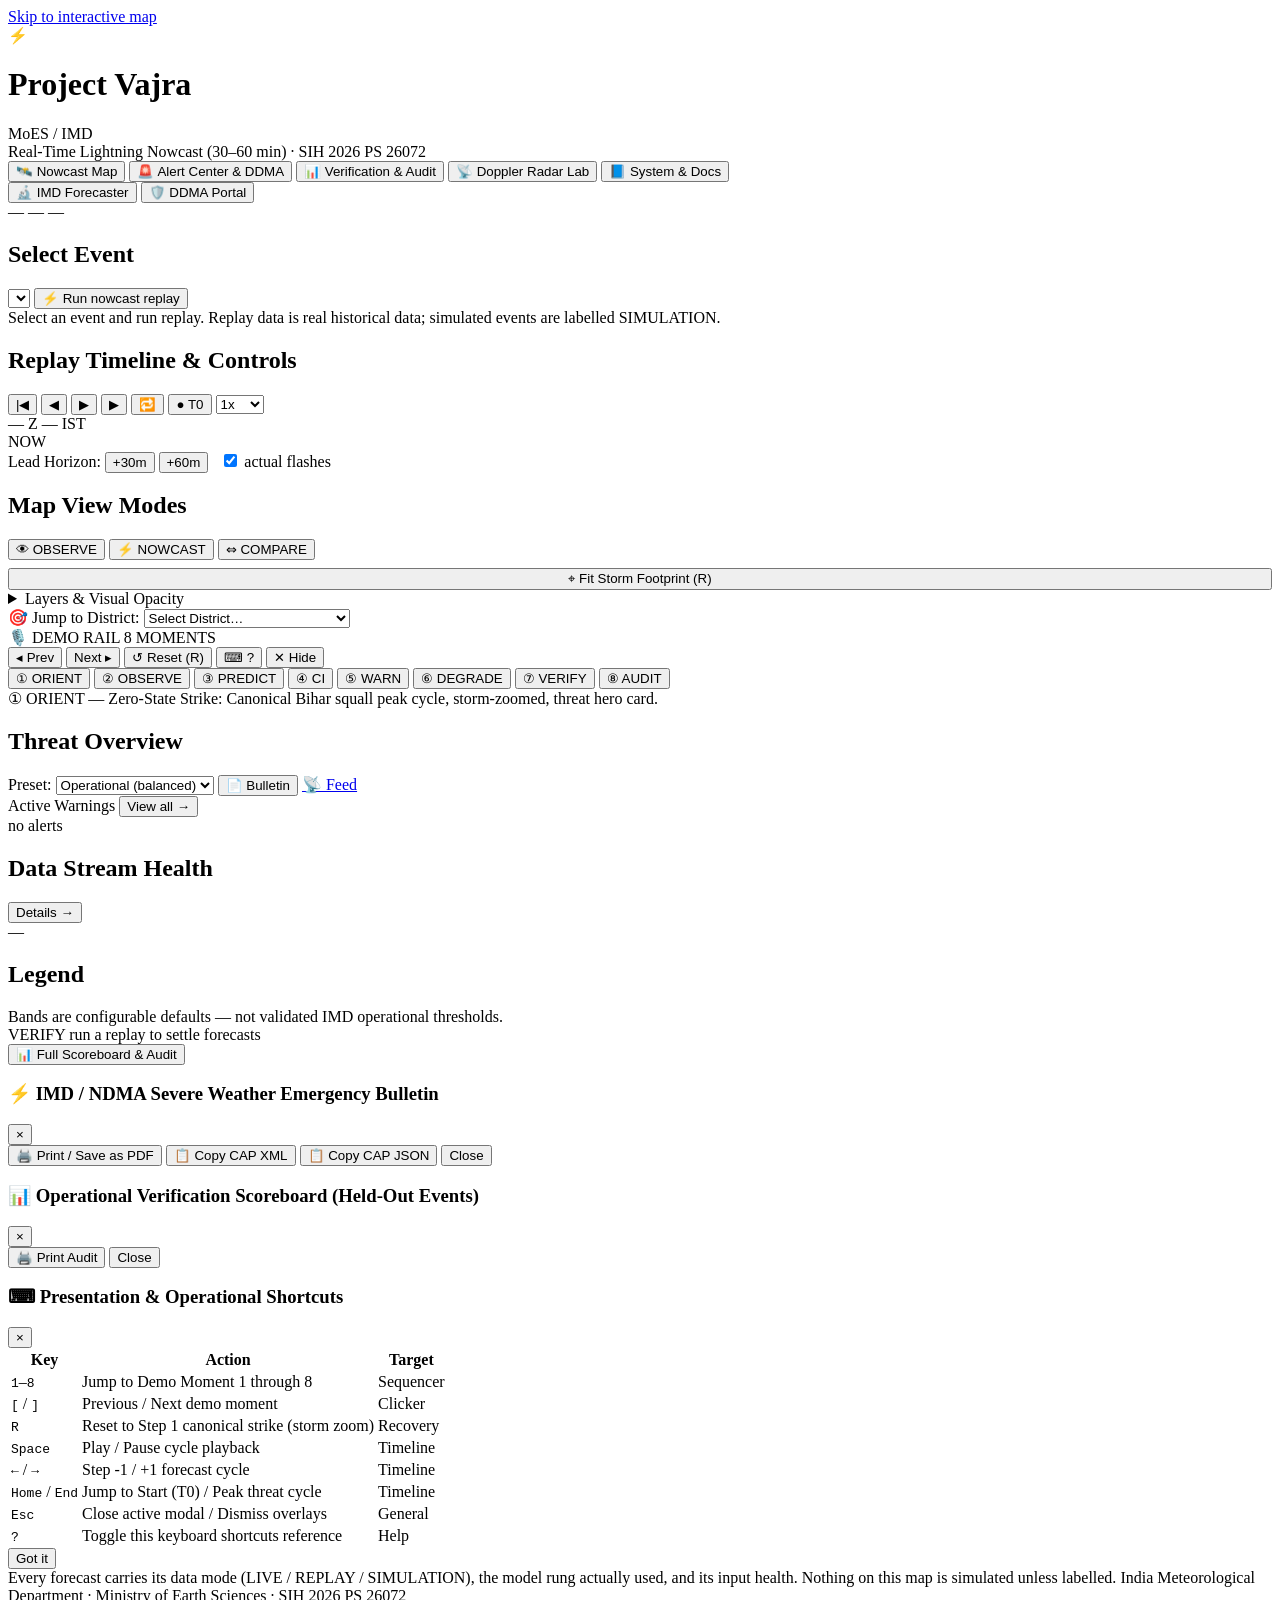
==== commit 1c580946: "feat(web): add clean whitish multipage UI with dedicated operational tabs and SQLite concurrency loc" ====
--- a/web/index.html
+++ b/web/index.html
@@ -3,220 +3,671 @@
 <head>
 <meta charset="utf-8" />
 <meta name="viewport" content="width=device-width, initial-scale=1" />
-<title>Project Vajra — Thunderstorm & Lightning Nowcast</title>
+<title>Project Vajra — Thunderstorm &amp; Lightning Nowcast (MoES/IMD)</title>
 <link rel="icon" href="data:image/svg+xml,<svg xmlns='http://www.w3.org/2000/svg' viewBox='0 0 16 16'><text y='14' font-size='14'>⚡</text></svg>" />
+<link rel="preconnect" href="https://fonts.googleapis.com">
+<link rel="preconnect" href="https://fonts.gstatic.com" crossorigin>
+<link href="https://fonts.googleapis.com/css2?family=Inter:wght@400;500;600;700;800&family=JetBrains+Mono:wght@400;500;600&display=swap" rel="stylesheet">
 <link rel="stylesheet" href="/vendor/maplibre-gl.css" />
 <link rel="stylesheet" href="/style.css" />
 </head>
 <body>
 <a href="#map" class="skip-link">Skip to interactive map</a>
+
+<!-- Top Application Header with Multi-Page Navigation -->
 <header id="topbar" role="banner">
   <div class="brand">
     <span class="logo">⚡</span>
     <div>
-      <h1>Project Vajra</h1>
-      <div class="subtitle">⚡ Predicts lightning 30–60 min ahead · SIH 2026 PS 26072 (MoES/IMD)</div>
+      <div class="brand-row">
+        <h1>Project Vajra</h1>
+        <span class="govt-pill">MoES / IMD</span>
+      </div>
+      <div class="subtitle">Real-Time Lightning Nowcast (30–60 min) · SIH 2026 PS 26072</div>
     </div>
   </div>
-  <div class="persona-switcher" role="group" aria-label="Operational Persona Mode">
-    <button id="persona-imd" class="persona-btn active" title="Switch to IMD Duty Forecaster Mode" aria-pressed="true">🔬 IMD Forecaster</button>
-    <button id="persona-ddma" class="persona-btn" title="Switch to DDMA Disaster Management Mode" aria-pressed="false">🛡️ DDMA Portal</button>
-  </div>
-  <div class="badges">
-    <span id="mode-badge" class="badge badge-mode" title="Data mode of the displayed forecast">—</span>
-    <span id="rung-badge" class="badge" title="Active model rung (fallback ladder)">—</span>
-    <span id="conf-badge" class="badge" title="Overall confidence (documented heuristic)">—</span>
+
+  <!-- Multi-Page Navigation Tabs -->
+  <nav id="main-nav" class="nav-tabs" role="tablist" aria-label="Main Application Pages">
+    <button class="nav-tab active" data-page="map" role="tab" aria-selected="true" id="tab-map">
+      <span class="nav-icon">🛰️</span>
+      <span class="nav-label">Nowcast Map</span>
+    </button>
+    <button class="nav-tab" data-page="alerts" role="tab" aria-selected="false" id="tab-alerts">
+      <span class="nav-icon">🚨</span>
+      <span class="nav-label">Alert Center &amp; DDMA</span>
+      <span id="nav-alert-badge" class="nav-counter" style="display:none;">0</span>
+    </button>
+    <button class="nav-tab" data-page="verify" role="tab" aria-selected="false" id="tab-verify">
+      <span class="nav-icon">📊</span>
+      <span class="nav-label">Verification &amp; Audit</span>
+    </button>
+    <button class="nav-tab" data-page="radar" role="tab" aria-selected="false" id="tab-radar">
+      <span class="nav-icon">📡</span>
+      <span class="nav-label">Doppler Radar Lab</span>
+    </button>
+    <button class="nav-tab" data-page="about" role="tab" aria-selected="false" id="tab-about">
+      <span class="nav-icon">📘</span>
+      <span class="nav-label">System &amp; Docs</span>
+    </button>
+  </nav>
+
+  <div class="topbar-right">
+    <div class="persona-switcher" role="group" aria-label="Operational Persona Mode">
+      <button id="persona-imd" class="persona-btn active" title="Switch to IMD Duty Forecaster Mode" aria-pressed="true">🔬 IMD Forecaster</button>
+      <button id="persona-ddma" class="persona-btn" title="Switch to DDMA Disaster Management Mode" aria-pressed="false">🛡️ DDMA Portal</button>
+    </div>
+    <div class="badges">
+      <span id="mode-badge" class="badge badge-mode" title="Data mode of the displayed forecast">—</span>
+      <span id="rung-badge" class="badge" title="Active model rung (fallback ladder)">—</span>
+      <span id="conf-badge" class="badge" title="Overall confidence (documented heuristic)">—</span>
+    </div>
   </div>
 </header>
 
-<main id="layout">
-  <aside id="left" aria-label="Forecast controls and layer presets">
-    <section class="panel">
-      <h2>Event</h2>
-      <select id="event-select" aria-label="Select replay event"></select>
-      <button id="run-btn" class="primary" aria-label="Run nowcast replay">Run nowcast replay</button>
-      <div id="run-status" class="muted small">Select an event and run the replay. Replay data is real historical data; simulated events are labelled SIMULATION.</div>
+<!-- Main Application Multi-Page Container -->
+<main id="app-pages">
+
+  <!-- ========================================== -->
+  <!-- PAGE 1: NOWCAST MAP (MISSION CONTROL)      -->
+  <!-- ========================================== -->
+  <section id="page-map" class="app-page active" role="tabpanel" aria-labelledby="tab-map">
+    <div id="layout">
+      <!-- Left Control Panel -->
+      <aside id="left" aria-label="Forecast controls and layer presets">
+        <section class="panel">
+          <div class="panel-header">
+            <h2>Select Event</h2>
+          </div>
+          <select id="event-select" aria-label="Select replay event"></select>
+          <button id="run-btn" class="primary" aria-label="Run nowcast replay">⚡ Run nowcast replay</button>
+          <div id="run-status" class="muted small">Select an event and run replay. Replay data is real historical data; simulated events are labelled SIMULATION.</div>
+        </section>
+
+        <section class="panel">
+          <div class="panel-header">
+            <h2>Replay Timeline &amp; Controls</h2>
+          </div>
+          <div class="time-controls">
+            <button id="rewind-btn" title="Rewind to start (Home)" aria-label="Rewind to start (Home)">|◀</button>
+            <button id="prev-btn" title="Previous cycle (Left Arrow)" aria-label="Previous cycle (Left Arrow)">◀</button>
+            <button id="play-btn" title="Play/Pause (Space)" class="primary" aria-label="Play or Pause replay (Space)">▶</button>
+            <button id="next-btn" title="Next cycle (Right Arrow)" aria-label="Next cycle (Right Arrow)">▶</button>
+            <button id="loop-btn" class="active" title="Toggle Loop Playback" aria-label="Toggle loop playback">🔁</button>
+            <button id="t0-btn" title="Jump to first alert issue cycle (T0)" aria-label="Jump to first alert issue cycle (T0)">● T0</button>
+            <select id="speed-select" title="Playback speed" aria-label="Playback speed">
+              <option value="1">1x</option>
+              <option value="2">2x</option>
+              <option value="4">4x</option>
+              <option value="0.5">0.5x</option>
+            </select>
+            <span id="horizon-indicator" class="horizon-indicator sr-only" aria-live="polite"></span>
+            <div class="clock-container">
+              <span id="clock" class="clock-utc">— Z</span>
+              <span id="clock-ist" class="clock-ist">— IST</span>
+            </div>
+          </div>
+          <div id="timeline-axis" tabindex="0" role="slider"
+               aria-label="Event timeline — observed (solid) and forecast (dashed) with alert markers; arrow keys step, click or drag to jump"
+               aria-valuemin="0" aria-valuemax="0" aria-valuenow="0">
+            <div class="tl-rail"></div>
+            <div class="tl-seg-observed"></div>
+            <div class="tl-seg-forecast"></div>
+            <div class="tl-ticks"></div>
+            <div class="tl-markers" id="tl-markers"></div>
+            <div class="tl-now"><span class="tl-now-dot"></span><span class="tl-now-label">NOW</span></div>
+          </div>
+          <div class="lead-row">
+            <span class="tl-lead-label">Lead Horizon:</span>
+            <button id="lead-30" class="tl-lead-btn" aria-pressed="false">+30m</button>
+            <button id="lead-60" class="tl-lead-btn" aria-pressed="true">+60m</button>
+            <span id="tl-info" class="muted small" style="margin-left:auto;"></span>
+            <label class="chk" style="margin:0 0 0 8px;"><input type="checkbox" id="show-actual" checked /> actual flashes</label>
+          </div>
+          <div id="cycle-note" class="muted small"></div>
+        </section>
+
+        <section class="panel">
+          <div class="panel-header">
+            <h2>Map View Modes</h2>
+          </div>
+          <div class="preset-switch" role="group" aria-label="Map view preset">
+            <button class="map-preset" id="preset-observe" data-preset="OBSERVE" aria-pressed="false">👁 OBSERVE</button>
+            <button class="map-preset" id="preset-nowcast" data-preset="NOWCAST" aria-pressed="true">⚡ NOWCAST</button>
+            <button class="map-preset" id="preset-compare" data-preset="COMPARE" aria-pressed="false">⇔ COMPARE</button>
+          </div>
+          <button id="fit-storm" class="small-btn outline-btn" style="width:100%;margin-top:8px;" aria-label="Fit map camera to storm event (R)">⌖ Fit Storm Footprint (R)</button>
+          <div id="compare-caption" class="compare-caption" style="display:none;">
+            <div class="compare-labels"><span>◂ OBSERVED</span><span id="compare-val">50/50</span><span>NOWCAST ▸</span></div>
+            <input type="range" id="compare-slider" min="0" max="100" value="50" aria-label="Observed vs nowcast wipe" />
+            <div class="muted small" style="margin-top:4px;">Crossfade between observed flash/radar field and calibrated probabilistic nowcast.</div>
+          </div>
+          <details class="expert-drawer">
+            <summary>Layers &amp; Visual Opacity</summary>
+            <div class="drawer-content">
+              <label class="chk"><input type="checkbox" id="lyr-prob" checked /> Forecast flash probability</label>
+              <div class="slider-row">
+                <label for="lyr-prob-opacity">Probability opacity: <span id="prob-opacity-val">92%</span></label>
+                <input type="range" id="lyr-prob-opacity" min="15" max="100" value="92" aria-label="Forecast probability layer opacity" />
+              </div>
+              <label class="chk"><input type="checkbox" id="lyr-obs" checked /> Observation field (VIL / IR)</label>
+              <label class="chk"><input type="checkbox" id="lyr-cells" checked /> Storm cells (centroid / core)</label>
+              <label class="chk"><input type="checkbox" id="lyr-cones" checked /> Projected tracks &amp; cones (60 min)</label>
+              <label class="chk"><input type="checkbox" id="lyr-flashes" checked /> Lightning flashes (GLM/LIS)</label>
+              <label class="chk"><input type="checkbox" id="lyr-admin" checked /> Administrative boundaries</label>
+              <label class="chk persona-imd-only"><input type="checkbox" id="lyr-radar-rings" checked /> Radar range rings (100 / 250 km)</label>
+              <label class="chk persona-imd-only"><input type="checkbox" id="lyr-radar-mosaic" /> Multi-Radar Composite (dBZ)</label>
+              <label class="chk persona-imd-only"><input type="checkbox" id="lyr-ci" checked /> Convective Initiation (precursor)</label>
+              <label class="chk persona-imd-only"><input type="checkbox" id="lyr-uncertainty" /> Forecast Uncertainty field</label>
+              <label class="chk persona-imd-only"><input type="checkbox" id="lyr-live" /> IMD radar (LIVE, visual only)</label>
+              <div class="station-row persona-imd-only">
+                <select id="station-select" aria-label="IMD radar station">
+                  <option value="delhi">Delhi DWR</option><option value="patna">Patna DWR</option>
+                  <option value="kolkata">Kolkata DWR</option><option value="lucknow">Lucknow DWR</option>
+                </select>
+              </div>
+            </div>
+          </details>
+          <div class="district-jump-row">
+            <label for="district-select">🎯 Jump to District:</label>
+            <select id="district-select" aria-label="Quick jump to district">
+              <option value="">Select District…</option>
+              <option value="Patna">Patna</option>
+              <option value="Gaya">Gaya</option>
+              <option value="Muzaffarpur">Muzaffarpur</option>
+              <option value="Vaishali">Vaishali</option>
+              <option value="Nalanda">Nalanda</option>
+              <option value="Begusarai">Begusarai</option>
+              <option value="Bhagalpur">Bhagalpur</option>
+              <option value="Darbhanga">Darbhanga</option>
+              <option value="Rohtas">Rohtas</option>
+              <option value="Ranchi">Ranchi</option>
+              <option value="East Singhbhum">East Singhbhum (Jamshedpur)</option>
+              <option value="Dhanbad">Dhanbad</option>
+            </select>
+          </div>
+        </section>
+      </aside>
+
+      <!-- Central Map Viewport -->
+      <div id="map-wrap" class="map-wrap" role="region" aria-label="Interactive Thunderstorm Nowcast Map">
+        <div id="map"></div>
+
+        <!-- Presentation Demo Rail -->
+        <nav id="demo-rail" class="demo-rail" aria-label="Presentation Rehearsal Sequencer">
+          <div class="rail-header">
+            <div class="rail-title-group">
+              <span class="rail-title">🎙️ DEMO RAIL</span>
+              <span class="rail-badge">8 MOMENTS</span>
+            </div>
+            <div class="rail-actions">
+              <button id="rail-btn-prev" class="rail-nav-btn" title="Previous moment ([)" aria-label="Previous demo moment ([)">◂ Prev</button>
+              <button id="rail-btn-next" class="rail-nav-btn" title="Next moment (])" aria-label="Next demo moment (])">Next ▸</button>
+              <button id="rail-btn-reset" class="rail-action-btn" title="Reset to Zero State (R)" aria-label="Reset to Zero State (R)">↺ Reset (R)</button>
+              <button id="rail-btn-help" class="rail-action-btn" title="Keyboard Shortcuts (?)" aria-label="Keyboard Shortcuts (?)">⌨ ?</button>
+              <button id="rail-btn-hide" class="rail-action-btn" title="Dismiss Rail to Operational Mode (Esc)" aria-label="Dismiss Rail to Operational Mode (Esc)">✕ Hide</button>
+            </div>
+          </div>
+          <div class="rail-chips" role="group" aria-label="Demo Sequence Steps">
+            <button class="rail-chip active" data-step="1" aria-current="step" title="1. Zero-State Strike (Canonical Bihar peak cycle)">① ORIENT</button>
+            <button class="rail-chip" data-step="2" title="2. Multi-Sensor Detection (Cells + tracks + dBZ)">② OBSERVE</button>
+            <button class="rail-chip" data-step="3" title="3. Calibrated Nowcast (Field overlay + widening cones)">③ PREDICT</button>
+            <button class="rail-chip" data-step="4" title="4. Convective Initiation (Precursor cyan rings)">④ CI</button>
+            <button class="rail-chip" data-step="5" title="5. Impact &amp; Warn (DDMA blocks + population)">⑤ WARN</button>
+            <button class="rail-chip" data-step="6" title="6. Graceful Degradation (Satellite fallback ladder)">⑥ DEGRADE</button>
+            <button class="rail-chip" data-step="7" title="7. Ground-Truth Verification (Settled verdicts + COMPARE)">⑦ VERIFY</button>
+            <button class="rail-chip" data-step="8" title="8. Scientific Audit Scoreboard (BSS + ROC-AUC)">⑧ AUDIT</button>
+          </div>
+          <div id="rail-caption" class="rail-caption" aria-live="polite">
+            ① ORIENT — Zero-State Strike: Canonical Bihar squall peak cycle, storm-zoomed, threat hero card.
+          </div>
+        </nav>
+        <button id="rail-pill" class="rail-pill" style="display:none;" title="Restore Presentation Demo Rail (1–8)" aria-label="Restore Presentation Demo Rail (1–8)">🎙️ Demo Rail (1–8)</button>
+      </div>
+
+      <!-- Right Panel: Alerts & Health -->
+      <aside id="right" aria-label="Active alerts, data health, and legend">
+        <section class="panel">
+          <div class="panel-header">
+            <h2>Threat Overview</h2>
+          </div>
+          <div id="threat-hero" class="threat-hero" data-stage="GREEN" aria-live="polite"></div>
+          <div class="preset-row">
+            <span class="label">Preset:</span>
+            <select id="preset-select" aria-label="Alert preset">
+              <option value="operational">Operational (balanced)</option>
+              <option value="protective">Protective (high POD)</option>
+            </select>
+            <button id="btn-cycle-bulletin" class="small-btn danger" title="Generate official printable IMD/NDMA Emergency Bulletin" aria-label="Generate official printable IMD/NDMA Emergency Bulletin">📄 Bulletin</button>
+            <a href="/api/v1/alerts/feed.atom" target="_blank" rel="noopener" class="feed-badge-link" aria-label="CAP 1.2 Atom Alert Feed">📡 Feed</a>
+          </div>
+
+          <!-- DDMA Actions -->
+          <div id="ddma-actions" class="ddma-actions persona-ddma-only" style="display:none;margin-top:10px;">
+            <button id="btn-dispatch-cap" class="small-btn danger pulse-btn" style="width:100%;font-weight:700;margin-bottom:6px;">🚨 1-Click Broadcast CAP 1.2 to SACHET</button>
+            <label class="chk" style="font-size:12px;margin:2px 0;"><input type="checkbox" id="chk-audio-chime" checked /> 🔔 Audio Alert Chime (Web Audio Synthesizer)</label>
+          </div>
+          <div id="ddma-summary-card" class="ddma-summary-card persona-ddma-only" style="display:none;margin-top:8px;">
+            <div style="font-weight:700;font-size:12px;margin-bottom:4px;color:var(--text-strong);">🛡️ DDMA Incident Response Overview</div>
+            <div id="ddma-impact-stats" style="font-size:12px;color:var(--text);">Analyzing active storm footprints…</div>
+          </div>
+
+          <div class="alerts-list-header">
+            <span class="small font-semibold">Active Warnings</span>
+            <button class="text-link-btn" onclick="switchPage('alerts')">View all &rarr;</button>
+          </div>
+          <div id="alerts-list" class="alerts"><div class="muted">no alerts</div></div>
+        </section>
+
+        <section class="panel">
+          <div class="panel-header">
+            <h2>Data Stream Health</h2>
+            <button class="text-link-btn" onclick="switchPage('radar')">Details &rarr;</button>
+          </div>
+          <div id="data-health" class="health"><span class="muted">—</span></div>
+        </section>
+
+        <section class="panel">
+          <div class="panel-header">
+            <h2>Legend</h2>
+          </div>
+          <div class="legend" id="legend-items"></div>
+          <div class="muted small" style="margin-top:6px;">Bands are configurable defaults — not validated IMD operational thresholds.</div>
+        </section>
+      </aside>
+    </div>
+
+    <!-- Verification Bar Strip -->
+    <section id="verify-strip" aria-label="Forecast verification — this run versus observed flashes">
+      <span class="vs-label">VERIFY</span>
+      <span class="vs-scope muted small" id="vs-scope">run a replay to settle forecasts</span>
+      <div class="vs-numbers" id="vs-numbers" aria-live="polite"></div>
+      <svg id="vs-reliability" width="132" height="40" style="display:none;" role="img"></svg>
+      <button id="vs-audit" class="small-btn primary" style="margin-left:auto;">📊 Full Scoreboard &amp; Audit</button>
     </section>
-
-    <section class="panel">
-      <h2>Replay timeline &amp; controls</h2>
-      <div class="time-controls">
-        <button id="rewind-btn" title="Rewind to start (Home)" aria-label="Rewind to start (Home)">|◀</button>
-        <button id="prev-btn" title="Previous cycle (Left Arrow)" aria-label="Previous cycle (Left Arrow)">◀</button>
-        <button id="play-btn" title="Play/Pause (Space)" class="primary" aria-label="Play or Pause replay (Space)">▶</button>
-        <button id="next-btn" title="Next cycle (Right Arrow)" aria-label="Next cycle (Right Arrow)">▶</button>
-        <button id="loop-btn" class="active" title="Toggle Loop Playback" aria-label="Toggle loop playback">🔁</button>
-        <button id="t0-btn" title="Jump to first alert issue cycle (T0)" aria-label="Jump to first alert issue cycle (T0)">● T0</button>
-        <select id="speed-select" title="Playback speed" aria-label="Playback speed">
-          <option value="1">1x</option>
-          <option value="2">2x</option>
-          <option value="4">4x</option>
-          <option value="0.5">0.5x</option>
-        </select>
-        <span id="horizon-indicator" class="horizon-indicator sr-only" aria-live="polite"></span>
-        <div class="clock-container">
-          <span id="clock" class="clock-utc">— Z</span>
-          <span id="clock-ist" class="clock-ist">— IST</span>
+  </section>
+
+  <!-- ========================================== -->
+  <!-- PAGE 2: ALERTS & DDMA DISASTER PORTAL      -->
+  <!-- ========================================== -->
+  <section id="page-alerts" class="app-page page-container" style="display:none;" role="tabpanel" aria-labelledby="tab-alerts">
+    <div class="page-header">
+      <div>
+        <h2 class="page-title">🚨 Alert Center &amp; Civil Protection (DDMA Portal)</h2>
+        <p class="page-subtitle">Real-time localized severe thunderstorm and lightning warning swaths with automated CAP 1.2 dissemination.</p>
+      </div>
+      <div class="page-header-actions">
+        <button id="page-btn-dispatch-cap" class="action-btn danger-btn">🚨 Broadcast CAP 1.2 to SACHET</button>
+        <button id="page-btn-bulletin" class="action-btn secondary-btn">📄 Printable Emergency Bulletin</button>
+        <a href="/api/v1/alerts/feed.atom" target="_blank" rel="noopener" class="action-btn outline-btn">📡 Live Atom Feed</a>
+      </div>
+    </div>
+
+    <!-- Alert KPIs Grid -->
+    <div class="stats-grid">
+      <div class="stat-card stat-red">
+        <div class="stat-label">IMD RED WARNINGS</div>
+        <div class="stat-val" id="alert-kpi-red">0</div>
+        <div class="stat-desc">Severe strike threat (&ge; 80% prob) — Take Immediate Shelter</div>
+      </div>
+      <div class="stat-card stat-orange">
+        <div class="stat-label">IMD ORANGE WARNINGS</div>
+        <div class="stat-val" id="alert-kpi-orange">0</div>
+        <div class="stat-desc">High strike threat (&ge; 60% prob) — Be Prepared</div>
+      </div>
+      <div class="stat-card stat-yellow">
+        <div class="stat-label">IMD YELLOW WATCHES</div>
+        <div class="stat-val" id="alert-kpi-yellow">0</div>
+        <div class="stat-desc">Elevated strike threat (&ge; 40% prob) — Be Updated</div>
+      </div>
+      <div class="stat-card stat-blue">
+        <div class="stat-label">EXPOSED POPULATION</div>
+        <div class="stat-val" id="alert-kpi-pop">0</div>
+        <div class="stat-desc">Estimated individuals residing in active hazard swaths</div>
+      </div>
+    </div>
+
+    <!-- Filter & Search Toolbar -->
+    <div class="table-toolbar card">
+      <div class="search-box">
+        <span class="search-icon">🔍</span>
+        <input type="text" id="alert-search-input" placeholder="Filter by district, block name, or cell ID…" aria-label="Search alerts" />
+      </div>
+      <div class="filter-group">
+        <span class="filter-label">Filter Stage:</span>
+        <button class="filter-chip active" data-filter="all">All</button>
+        <button class="filter-chip chip-red" data-filter="RED">RED</button>
+        <button class="filter-chip chip-orange" data-filter="ORANGE">ORANGE</button>
+        <button class="filter-chip chip-yellow" data-filter="YELLOW">YELLOW</button>
+      </div>
+      <div class="toolbar-right">
+        <label class="chk" style="margin:0;font-size:13px;">
+          <input type="checkbox" id="page-chk-audio" checked /> 🔔 Audible Alarm Chime
+        </label>
+      </div>
+    </div>
+
+    <!-- Full Alert Table Card -->
+    <div class="card table-card">
+      <div class="card-header">
+        <h3 class="card-title">Active Block-Level Weather Warnings In Force</h3>
+        <span class="card-tag" id="alerts-table-count">0 warnings active</span>
+      </div>
+      <div class="table-responsive">
+        <table class="data-table" id="full-alerts-table">
+          <thead>
+            <tr>
+              <th>IMD Stage</th>
+              <th>District &amp; Blocks</th>
+              <th>Lightning Probability</th>
+              <th>Valid Horizon</th>
+              <th>Exposed Pop.</th>
+              <th>Storm Cell ID</th>
+              <th>Public Instruction</th>
+              <th>Actions</th>
+            </tr>
+          </thead>
+          <tbody id="full-alerts-tbody">
+            <tr>
+              <td colspan="8" class="text-center py-8 muted">No active alerts loaded. Please select an event and run replay.</td>
+            </tr>
+          </tbody>
+        </table>
+      </div>
+    </div>
+  </section>
+
+  <!-- ========================================== -->
+  <!-- PAGE 3: SCIENTIFIC VERIFICATION & AUDIT   -->
+  <!-- ========================================== -->
+  <section id="page-verify" class="app-page page-container" style="display:none;" role="tabpanel" aria-labelledby="tab-verify">
+    <div class="page-header">
+      <div>
+        <h2 class="page-title">📊 Operational Verification &amp; Scientific Audit</h2>
+        <p class="page-subtitle">Rigorous statistical evaluation against spaceborne physical GLM &amp; ISS-LIS lightning flash sensors.</p>
+      </div>
+      <div class="page-header-actions">
+        <button id="page-btn-print-audit" class="action-btn primary-btn">🖨️ Print Scientific Audit</button>
+        <button onclick="switchPage('map')" class="action-btn outline-btn">🛰️ Return to Map</button>
+      </div>
+    </div>
+
+    <!-- Verification Hero KPIs -->
+    <div class="stats-grid">
+      <div class="stat-card stat-blue">
+        <div class="stat-label">BRIER SKILL SCORE (BSS)</div>
+        <div class="stat-val" id="page-kpi-bss">—</div>
+        <div class="stat-desc">Skill relative to climatology (+60m lead). &gt;0 indicates skill.</div>
+      </div>
+      <div class="stat-card stat-green">
+        <div class="stat-label">PROBABILITY OF DETECTION</div>
+        <div class="stat-val" id="page-kpi-pod">—</div>
+        <div class="stat-desc">Hit rate: fraction of observed lightning correctly flagged.</div>
+      </div>
+      <div class="stat-card stat-red">
+        <div class="stat-label">FALSE ALARM RATIO (FAR)</div>
+        <div class="stat-val" id="page-kpi-far">—</div>
+        <div class="stat-desc">Fraction of issued warnings with no lightning detected.</div>
+      </div>
+      <div class="stat-card stat-yellow">
+        <div class="stat-label">CRITICAL SUCCESS INDEX</div>
+        <div class="stat-val" id="page-kpi-csi">—</div>
+        <div class="stat-desc">Threat Score: Hits / (Hits + Misses + False Alarms).</div>
+      </div>
+    </div>
+
+    <!-- Dynamic Scoreboard Inject Area -->
+    <div id="full-page-scoreboard-container">
+      <div class="card p-6 text-center muted">Loading scientific scoreboard metrics…</div>
+    </div>
+  </section>
+
+  <!-- ========================================== -->
+  <!-- PAGE 4: DOPPLER RADAR & SENSOR LAB         -->
+  <!-- ========================================== -->
+  <section id="page-radar" class="app-page page-container" style="display:none;" role="tabpanel" aria-labelledby="tab-radar">
+    <div class="page-header">
+      <div>
+        <h2 class="page-title">📡 Doppler Weather Radar &amp; Sensor Composite Lab</h2>
+        <p class="page-subtitle">Multi-radar composite mosaics, Convective Initiation (CI) satellite precursors, and telemetry health.</p>
+      </div>
+      <div class="page-header-actions">
+        <button onclick="switchPage('map')" class="action-btn primary-btn">🛰️ View on Map</button>
+      </div>
+    </div>
+
+    <!-- Multi-Radar Network Cards -->
+    <div class="radar-grid">
+      <!-- Radar Overview Card -->
+      <div class="card p-5">
+        <h3 class="card-title mb-3">📡 Indian Doppler Weather Radar (DWR) Network</h3>
+        <p class="small text-slate-600 mb-4">
+          IMD operates S-band and C-band Doppler radars providing 250 km surveillance radius with 10–15 minute volume scan cadences.
+          Vajra fuses multi-radar polarimetric composites with geostationary satellite infrared cooling rates.
+        </p>
+
+        <div class="station-cards-grid">
+          <div class="station-card">
+            <div class="station-name">📍 Patna DWR</div>
+            <div class="station-detail">Type: <strong>S-Band Polarimetric</strong></div>
+            <div class="station-detail">Range: <strong>250 km</strong> · Lat: 25.6°N, Lon: 85.1°E</div>
+            <div class="station-status status-online">● ACTIVE CASE-STUDY</div>
+          </div>
+          <div class="station-card">
+            <div class="station-name">📍 Delhi (Mausam Bhawan)</div>
+            <div class="station-detail">Type: <strong>C-Band Doppler</strong></div>
+            <div class="station-detail">Range: <strong>250 km</strong> · Lat: 28.6°N, Lon: 77.2°E</div>
+            <div class="station-status status-online">● OPERATIONAL</div>
+          </div>
+          <div class="station-card">
+            <div class="station-name">📍 Kolkata (Alipore)</div>
+            <div class="station-detail">Type: <strong>S-Band Doppler</strong></div>
+            <div class="station-detail">Range: <strong>250 km</strong> · Lat: 22.5°N, Lon: 88.3°E</div>
+            <div class="station-status status-online">● OPERATIONAL</div>
+          </div>
+          <div class="station-card">
+            <div class="station-name">📍 Lucknow (Amausi)</div>
+            <div class="station-detail">Type: <strong>C-Band Doppler</strong></div>
+            <div class="station-detail">Range: <strong>250 km</strong> · Lat: 26.8°N, Lon: 80.9°E</div>
+            <div class="station-status status-online">● OPERATIONAL</div>
+          </div>
         </div>
       </div>
-      <div id="timeline-axis" tabindex="0" role="slider"
-           aria-label="Event timeline — observed (solid) and forecast (dashed) with alert markers; arrow keys step, click or drag to jump"
-           aria-valuemin="0" aria-valuemax="0" aria-valuenow="0">
-        <div class="tl-rail"></div>
-        <div class="tl-seg-observed"></div>
-        <div class="tl-seg-forecast"></div>
-        <div class="tl-ticks"></div>
-        <div class="tl-markers" id="tl-markers"></div>
-        <div class="tl-now"><span class="tl-now-dot"></span><span class="tl-now-label">NOW</span></div>
-      </div>
-      <div class="lead-row">
-        <span class="tl-lead-label">Horizon:</span>
-        <button id="lead-30" class="tl-lead-btn" aria-pressed="false">+30m</button>
-        <button id="lead-60" class="tl-lead-btn" aria-pressed="true">+60m</button>
-        <span id="tl-info" class="muted small" style="margin-left:auto;"></span>
-        <label class="chk" style="margin:0 0 0 8px;"><input type="checkbox" id="show-actual" checked /> actual flashes</label>
-      </div>
-      <div id="cycle-note" class="muted small"></div>
-    </section>
-
-    <section class="panel">
-      <h2>Map view</h2>
-      <div class="preset-switch" role="group" aria-label="Map view preset">
-        <button class="map-preset" id="preset-observe" data-preset="OBSERVE" aria-pressed="false">👁 OBSERVE</button>
-        <button class="map-preset" id="preset-nowcast" data-preset="NOWCAST" aria-pressed="true">⚡ NOWCAST</button>
-        <button class="map-preset" id="preset-compare" data-preset="COMPARE" aria-pressed="false">⇔ COMPARE</button>
-      </div>
-      <button id="fit-storm" class="small-btn" style="width:100%;margin-top:6px;" aria-label="Fit map camera to storm event (R)">⌖ Fit storm (R)</button>
-      <div id="compare-caption" class="compare-caption" style="display:none;">
-        <div class="compare-labels"><span>◂ OBSERVED</span><span id="compare-val">50/50</span><span>NOWCAST ▸</span></div>
-        <input type="range" id="compare-slider" min="0" max="100" value="50" aria-label="Observed vs nowcast wipe" />
-        <div class="muted small" style="margin-top:4px;">Crossfade between the observed field and the nowcast — the verification view.</div>
-      </div>
-      <details class="expert-drawer">
-        <summary>Expert layers &amp; opacity</summary>
-        <label class="chk"><input type="checkbox" id="lyr-prob" checked /> Forecast flash probability</label>
-        <div class="slider-row">
-          <label for="lyr-prob-opacity">Probability opacity: <span id="prob-opacity-val">92%</span></label>
-          <input type="range" id="lyr-prob-opacity" min="15" max="100" value="92" aria-label="Forecast probability layer opacity" />
+
+      <!-- Convective Initiation Precursor Card -->
+      <div class="card p-5">
+        <h3 class="card-title mb-3">⚡ Convective Initiation (CI) Precursor Detection</h3>
+        <p class="small text-slate-600 mb-3">
+          Detecting thunderstorms <strong>before</strong> the first radar echo appears (&gt;35 dBZ) using INSAT-3D/3DR 10.8 &mu;m thermal infrared cooling rates.
+        </p>
+        <div class="ci-metric-box">
+          <div class="ci-metric-row">
+            <span>Critical Cloud-Top Cooling Rate:</span>
+            <strong>dT/dt &lt; -4.0 K / 15 min</strong>
+          </div>
+          <div class="ci-metric-row">
+            <span>Water Vapor Depletion Channel:</span>
+            <strong>(6.7 &mu;m - 10.8 &mu;m) &gt; -1.0 K</strong>
+          </div>
+          <div class="ci-metric-row">
+            <span>Pre-Radar Warning Lead Advantage:</span>
+            <strong style="color:var(--accent);">20 to 45 minutes advance notice</strong>
+          </div>
         </div>
-        <label class="chk"><input type="checkbox" id="lyr-obs" checked /> Observation field (VIL / IR)</label>
-        <label class="chk"><input type="checkbox" id="lyr-cells" checked /> Storm cells (centroid / core)</label>
-        <label class="chk"><input type="checkbox" id="lyr-cones" checked /> Projected tracks &amp; cones (60 min)</label>
-        <label class="chk"><input type="checkbox" id="lyr-flashes" checked /> Lightning flashes</label>
-        <label class="chk"><input type="checkbox" id="lyr-admin" checked /> Administrative boundaries</label>
-        <label class="chk persona-imd-only"><input type="checkbox" id="lyr-radar-rings" checked /> Radar range rings (100 / 250 km)</label>
-        <label class="chk persona-imd-only"><input type="checkbox" id="lyr-radar-mosaic" /> Multi-Radar Composite (dBZ)</label>
-        <label class="chk persona-imd-only"><input type="checkbox" id="lyr-ci" checked /> Convective Initiation (precursor)</label>
-        <label class="chk persona-imd-only"><input type="checkbox" id="lyr-uncertainty" /> Forecast Uncertainty field</label>
-        <label class="chk persona-imd-only"><input type="checkbox" id="lyr-live" /> IMD radar (LIVE, visual only)</label>
-        <div class="station-row persona-imd-only">
-          <select id="station-select" aria-label="IMD radar station">
-            <option value="delhi">Delhi</option><option value="patna">Patna</option>
-            <option value="kolkata">Kolkata</option><option value="lucknow">Lucknow</option>
-          </select>
+        <div class="ci-alert-preview">
+          <span class="badge" style="background:#e0f2fe;color:#0369a1;font-weight:700;">CI PRECURSOR IDENTIFIED</span>
+          <div class="small mt-1 text-slate-600">Rapidly glaciating cloud top detected over South Bihar plain prior to radar reflectivity emergence.</div>
         </div>
-      </details>
-      <div class="district-jump-row">
-        <label for="district-select">🎯 Jump to District:</label>
-        <select id="district-select" aria-label="Quick jump to district">
-          <option value="">Select District…</option>
-          <option value="Patna">Patna</option>
-          <option value="Gaya">Gaya</option>
-          <option value="Muzaffarpur">Muzaffarpur</option>
-          <option value="Vaishali">Vaishali</option>
-          <option value="Nalanda">Nalanda</option>
-          <option value="Begusarai">Begusarai</option>
-          <option value="Bhagalpur">Bhagalpur</option>
-          <option value="Darbhanga">Darbhanga</option>
-          <option value="Rohtas">Rohtas</option>
-          <option value="Ranchi">Ranchi</option>
-          <option value="East Singhbhum">East Singhbhum (Jamshedpur)</option>
-          <option value="Dhanbad">Dhanbad</option>
-        </select>
-      </div>
-    </section>
-  </aside>
-
-  <div id="map-wrap" class="map-wrap" role="region" aria-label="Interactive Thunderstorm Nowcast Map">
-    <div id="map"></div>
-
-    <!-- Presentation Demo Rail (Phase P7) -->
-    <nav id="demo-rail" class="demo-rail" aria-label="Presentation Rehearsal Sequencer">
-      <div class="rail-header">
-        <span class="rail-title">🎙️ DEMO RAIL</span>
-        <span class="rail-badge">8 MOMENTS</span>
-        <div class="rail-actions">
-          <button id="rail-btn-prev" class="rail-nav-btn" title="Previous moment ([)" aria-label="Previous demo moment ([)">◂ Prev</button>
-          <button id="rail-btn-next" class="rail-nav-btn" title="Next moment (])" aria-label="Next demo moment (])">Next ▸</button>
-          <button id="rail-btn-reset" class="rail-action-btn" title="Reset to Zero State (R)" aria-label="Reset to Zero State (R)">↺ Reset (R)</button>
-          <button id="rail-btn-help" class="rail-action-btn" title="Keyboard Shortcuts (?)" aria-label="Keyboard Shortcuts (?)">⌨ ?</button>
-          <button id="rail-btn-hide" class="rail-action-btn" title="Dismiss Rail to Operational Mode (Esc)" aria-label="Dismiss Rail to Operational Mode (Esc)">✕ Hide</button>
+      </div>
+    </div>
+
+    <!-- Data Streams Telemetry Card -->
+    <div class="card mt-6">
+      <div class="card-header">
+        <h3 class="card-title">Real-Time Ingestion Telemetry &amp; Pipeline Status</h3>
+        <span class="card-tag">Automated Health Monitor</span>
+      </div>
+      <div class="table-responsive">
+        <table class="data-table">
+          <thead>
+            <tr>
+              <th>Data Source</th>
+              <th>Sensor Modality</th>
+              <th>Ingestion Cadence</th>
+              <th>Operational Status</th>
+              <th>Fallback Layer</th>
+            </tr>
+          </thead>
+          <tbody id="page-radar-health-tbody">
+            <tr><td colspan="5" class="muted text-center py-4">Checking sensor stream health…</td></tr>
+          </tbody>
+        </table>
+      </div>
+    </div>
+  </section>
+
+  <!-- ========================================== -->
+  <!-- PAGE 5: SYSTEM ARCHITECTURE & DOCS         -->
+  <!-- ========================================== -->
+  <section id="page-about" class="app-page page-container" style="display:none;" role="tabpanel" aria-labelledby="tab-about">
+    <div class="page-header">
+      <div>
+        <h2 class="page-title">📘 System Architecture &amp; Methodology</h2>
+        <p class="page-subtitle">Smart India Hackathon 2026 · Problem Statement 26072 (Ministry of Earth Sciences / IMD)</p>
+      </div>
+      <div class="page-header-actions">
+        <button id="btn-show-shortcuts" class="action-btn outline-btn">⌨ Keyboard Shortcuts</button>
+        <button onclick="switchPage('map')" class="action-btn primary-btn">Launch Mission Control</button>
+      </div>
+    </div>
+
+    <!-- Overview Grid -->
+    <div class="docs-grid">
+      <!-- Challenge Overview -->
+      <div class="card p-6">
+        <h3 class="card-title text-blue mb-3">⚡ Problem Statement Context (MoES/IMD PS 26072)</h3>
+        <p class="text-slate-700 leading-relaxed mb-3">
+          Lightning strikes account for over <strong>2,500 annual fatalities in India</strong>, causing greater loss of life than floods, cyclones, and heatwaves combined. The vast majority of victims are rural farmers, agricultural workers, and outdoor laborers in Bihar, Uttar Pradesh, Odisha, Jharkhand, and West Bengal.
+        </p>
+        <p class="text-slate-700 leading-relaxed mb-4">
+          Current operational synoptic warnings are broad, issued at the district level with multi-hour lead times, leading to alert fatigue and low compliance. <strong>Project Vajra</strong> delivers hyper-local, block-level (12 km resolution) probabilistic nowcasts with <strong>30–60 minutes lead time</strong>, calibrated to minimize false alarms while guaranteeing actionable response windows.
+        </p>
+
+        <h4 class="font-bold text-slate-800 mb-2">Key Engineering Guarantees:</h4>
+        <ul class="checklist">
+          <li><strong>Zero API Hallucination:</strong> Real data streams are distinctly tagged (LIVE / REPLAY / SIMULATION).</li>
+          <li><strong>Calibrated Monotonicity:</strong> PAVA isotonic calibration guarantees that higher forecast probability always corresponds to higher observed lightning frequency.</li>
+          <li><strong>Dual-Track AI:</strong> Rapid optical/Kalman tracking for immediate 0–30m trajectory combined with non-linear gradient-boosted decision trees for 30–60m convective intensification.</li>
+          <li><strong>SACHET / CAP 1.2:</strong> Native XML and JSON broadcast packages compliant with ITU-T X.1303 for automated mobile siren and SMS gateway dispatches.</li>
+        </ul>
+      </div>
+
+      <!-- 4-Stage Fallback Ladder -->
+      <div class="card p-6">
+        <h3 class="card-title text-blue mb-3">🪜 4-Stage Graceful Degradation Ladder</h3>
+        <p class="text-slate-700 leading-relaxed mb-4">
+          Thunderstorm nowcasting must never crash when radar beams are blocked by terrain or satellite downlinks experience momentary packet loss. Vajra implements an automated 4-stage fallback ladder:
+        </p>
+
+        <div class="ladder-steps">
+          <div class="ladder-step rung-1">
+            <div class="rung-badge">RUNG 1 (PRIMARY)</div>
+            <div class="rung-title">Full Multi-Modal Fusion</div>
+            <div class="rung-desc">Doppler Radar (VIL/dBZ) + INSAT-3D Thermal IR + GLM/LIS Spaceborne Lightning + GFS Thermodynamics.</div>
+            <div class="rung-metric">Confidence: <strong>85%–95%</strong> · Resolution: <strong>High</strong></div>
+          </div>
+          <div class="ladder-step rung-2">
+            <div class="rung-badge">RUNG 2</div>
+            <div class="rung-title">Satellite-Primary Ladder</div>
+            <div class="rung-desc">Active in radar-sparse orographic zones (Himalayan / Northeast). Operates on INSAT-3D/3DR TIR + GLM flashes + GFS NWP.</div>
+            <div class="rung-metric">Confidence: <strong>65%–75%</strong> · Graceful degradation</div>
+          </div>
+          <div class="ladder-step rung-3">
+            <div class="rung-badge">RUNG 3</div>
+            <div class="rung-title">NWP &amp; Thermodynamic Proxy</div>
+            <div class="rung-desc">Triggered if satellite downlink drops. Computes lightning potential from GFS/NCUM CAPE, CIN, K-Index, and Lifted Index.</div>
+            <div class="rung-metric">Confidence: <strong>45%–55%</strong> · Macro-scale bounds</div>
+          </div>
+          <div class="ladder-step rung-4">
+            <div class="rung-badge">RUNG 4</div>
+            <div class="rung-title">Historical Climatology Baseline</div>
+            <div class="rung-desc">30-year monthly diurnal lightning flash density baseline. Fails safe without blanking operational screens.</div>
+            <div class="rung-metric">Confidence: <strong>25%–35%</strong> · Fail-safe baseline</div>
+          </div>
         </div>
       </div>
-      <div class="rail-chips" role="group" aria-label="Demo Sequence Steps">
-        <button class="rail-chip active" data-step="1" aria-current="step" title="1. Zero-State Strike (Canonical Bihar peak cycle)">① ORIENT</button>
-        <button class="rail-chip" data-step="2" title="2. Multi-Sensor Detection (Cells + tracks + dBZ)">② OBSERVE</button>
-        <button class="rail-chip" data-step="3" title="3. Calibrated Nowcast (Field overlay + widening cones)">③ PREDICT</button>
-        <button class="rail-chip" data-step="4" title="4. Convective Initiation (Precursor cyan rings)">④ CI</button>
-        <button class="rail-chip" data-step="5" title="5. Impact &amp; Warn (DDMA blocks + population)">⑤ WARN</button>
-        <button class="rail-chip" data-step="6" title="6. Graceful Degradation (Satellite fallback ladder)">⑥ DEGRADE</button>
-        <button class="rail-chip" data-step="7" title="7. Ground-Truth Verification (Settled verdicts + COMPARE)">⑦ VERIFY</button>
-        <button class="rail-chip" data-step="8" title="8. Scientific Audit Scoreboard (BSS + ROC-AUC)">⑧ AUDIT</button>
-      </div>
-      <div id="rail-caption" class="rail-caption" aria-live="polite">
-        ① ORIENT — Zero-State Strike: Canonical Bihar squall peak cycle, storm-zoomed, threat hero card.
-      </div>
-    </nav>
-    <button id="rail-pill" class="rail-pill" style="display:none;" title="Restore Presentation Demo Rail (1–8)" aria-label="Restore Presentation Demo Rail (1–8)">🎙️ Demo Rail (1–8)</button>
-  </div>
-
-  <aside id="right" aria-label="Active alerts, data health, and legend">
-    <section class="panel">
-      <h2>Alert center</h2>
-      <div id="threat-hero" class="threat-hero" data-stage="GREEN" aria-live="polite"></div>
-      <div class="preset-row">
-        Preset:
-        <select id="preset-select" aria-label="Alert preset">
-          <option value="operational">Operational (balanced)</option>
-          <option value="protective">Protective (high POD)</option>
-        </select>
-        <button id="btn-cycle-bulletin" class="small-btn danger" title="Generate official printable IMD/NDMA Emergency Bulletin" aria-label="Generate official printable IMD/NDMA Emergency Bulletin">📄 Bulletin</button>
-        <a href="/api/v1/alerts/feed.atom" target="_blank" rel="noopener" aria-label="CAP 1.2 Atom Alert Feed (opens in new tab)" style="margin-left:2px;font-size:11px;color:#38bdf8;text-decoration:none;padding:2px 6px;border:1px solid #0284c7;border-radius:4px;">📡 Feed</a>
-      </div>
-
-      <!-- DDMA Specific Actions & Overview (TASK-V2-9.1) -->
-      <div id="ddma-actions" class="ddma-actions persona-ddma-only" style="display:none;margin-bottom:8px;">
-        <button id="btn-dispatch-cap" class="small-btn danger" style="width:100%;font-weight:700;margin-bottom:4px;">🚨 1-Click Broadcast CAP 1.2 to SACHET</button>
-        <label class="chk" style="font-size:11px;margin:2px 0;"><input type="checkbox" id="chk-audio-chime" checked /> 🔔 Audio Alert Chime (Web Audio Synthesizer)</label>
-      </div>
-      <div id="ddma-summary-card" class="ddma-summary-card persona-ddma-only" style="display:none;">
-        <div style="font-weight:700;font-size:11px;margin-bottom:4px;">🛡️ DDMA Incident Response Overview</div>
-        <div id="ddma-impact-stats" style="font-size:11px;color:var(--text);">Analyzing active storm footprints…</div>
-      </div>
-
-      <div id="alerts-list" class="alerts"><div class="muted">no alerts</div></div>
-    </section>
-
-    <section class="panel">
-      <h2>Data health</h2>
-      <div id="data-health" class="health"><span class="muted">—</span></div>
-    </section>
-
-    <section class="panel">
-      <h2>Legend</h2>
-      <div class="legend" id="legend-items"></div>
-      <div class="muted small">Bands are configurable defaults — not validated IMD operational thresholds.</div>
-    </section>
-  </aside>
+    </div>
+
+    <!-- REST API Endpoints Table -->
+    <div class="card mt-6">
+      <div class="card-header">
+        <h3 class="card-title">REST API Endpoints Reference (FastAPI v0.1.0)</h3>
+        <a href="/docs" target="_blank" rel="noopener" class="text-link-btn">Interactive OpenAPI Swagger Docs &rarr;</a>
+      </div>
+      <div class="table-responsive">
+        <table class="data-table">
+          <thead>
+            <tr>
+              <th>Method</th>
+              <th>Endpoint Path</th>
+              <th>Response Payload Description</th>
+              <th>Operational Usage</th>
+            </tr>
+          </thead>
+          <tbody>
+            <tr>
+              <td><span class="http-get">GET</span></td>
+              <td><code>/api/v1/health</code></td>
+              <td>Service liveness status, server UTC timestamp, version string</td>
+              <td>Kubernetes / Container health probes</td>
+            </tr>
+            <tr>
+              <td><span class="http-get">GET</span></td>
+              <td><code>/api/v1/events</code></td>
+              <td>Catalog of replayable Indian severe squalls &amp; benchmark events</td>
+              <td>Replay scenario selection</td>
+            </tr>
+            <tr>
+              <td><span class="http-post">POST</span></td>
+              <td><code>/api/v1/replay/{event_id}/run</code></td>
+              <td>Runs the full nowcast pipeline, returning run summary and cycle counts</td>
+              <td>Inference replay execution</td>
+            </tr>
+            <tr>
+              <td><span class="http-get">GET</span></td>
+              <td><code>/api/v1/runs/{run_id}/forecasts</code></td>
+              <td>List of chronological forecast steps (+30m, +60m leads, probabilities)</td>
+              <td>Timeline scrubber animation</td>
+            </tr>
+            <tr>
+              <td><span class="http-get">GET</span></td>
+              <td><code>/api/v1/runs/{run_id}/scoreboard</code></td>
+              <td>Brier score, BSS, POD, FAR, CSI, and reliability calibration curve</td>
+              <td>Scientific validation audit</td>
+            </tr>
+            <tr>
+              <td><span class="http-get">GET</span></td>
+              <td><code>/api/v1/alerts?run_id={id}&amp;preset=operational</code></td>
+              <td>Active block-level warnings with population at risk and IMD color codes</td>
+              <td>DDMA civil defense broadcast</td>
+            </tr>
+            <tr>
+              <td><span class="http-get">GET</span></td>
+              <td><code>/api/v1/alerts/feed.atom</code></td>
+              <td>CAP 1.2 XML Syndicate Feed (ITU-T X.1303 standard)</td>
+              <td>Emergency broadcast integration (SACHET)</td>
+            </tr>
+          </tbody>
+        </table>
+      </div>
+    </div>
+  </section>
+
 </main>
 
-<section id="verify-strip" aria-label="Forecast verification — this run versus observed flashes">
-  <span class="vs-label">VERIFY</span>
-  <span class="vs-scope muted small" id="vs-scope">run a replay to settle forecasts</span>
-  <div class="vs-numbers" id="vs-numbers" aria-live="polite"></div>
-  <svg id="vs-reliability" width="132" height="40" style="display:none;" role="img"></svg>
-  <button id="vs-audit" class="small-btn primary" style="margin-left:auto;">📊 Full audit</button>
-</section>
+<!-- ========================================== -->
+<!-- MODALS & OVERLAYS                          -->
+<!-- ========================================== -->
 
 <!-- Printable Emergency Bulletin Modal -->
 <div id="bulletin-modal" class="modal-backdrop" role="dialog" aria-modal="true" aria-hidden="true" aria-labelledby="modal-bulletin-title">
@@ -230,8 +681,8 @@
     </div>
     <div class="modal-footer">
       <button class="small-btn primary" id="btn-print-bulletin">🖨️ Print / Save as PDF</button>
-      <button class="small-btn" id="btn-copy-cap-xml">📋 Copy CAP XML</button>
-      <button class="small-btn" id="btn-copy-cap-json">📋 Copy CAP JSON</button>
+      <button class="small-btn outline-btn" id="btn-copy-cap-xml">📋 Copy CAP XML</button>
+      <button class="small-btn outline-btn" id="btn-copy-cap-json">📋 Copy CAP JSON</button>
       <button class="small-btn" id="bulletin-modal-dismiss" aria-label="Close dialog">Close</button>
     </div>
   </div>
@@ -254,62 +705,62 @@
   </div>
 </div>
 
-<!-- Keyboard Shortcuts Cheat-Sheet Modal (Phase P7) -->
+<!-- Keyboard Shortcuts Cheat-Sheet Modal -->
 <div id="shortcuts-modal" class="modal-backdrop" role="dialog" aria-modal="true" aria-hidden="true" aria-labelledby="modal-shortcuts-title">
-  <div class="modal-dialog" style="max-width: 520px;">
+  <div class="modal-dialog" style="max-width: 540px;">
     <div class="modal-header">
-      <h3 id="modal-shortcuts-title">⌨ Presentation &amp; Rehearsal Shortcuts</h3>
+      <h3 id="modal-shortcuts-title">⌨ Presentation &amp; Operational Shortcuts</h3>
       <button class="close-btn" id="shortcuts-modal-close" aria-label="Close modal">&times;</button>
     </div>
     <div class="modal-body">
-      <table style="width:100%; border-collapse:collapse; font-size:13px;">
+      <table class="shortcuts-table">
         <thead>
-          <tr style="border-bottom:1px solid var(--panel-edge); text-align:left;">
-            <th style="padding:6px 8px; color:var(--text-strong);">Key</th>
-            <th style="padding:6px 8px; color:var(--text-strong);">Action</th>
-            <th style="padding:6px 8px; color:var(--muted);">Demo Target</th>
+          <tr>
+            <th>Key</th>
+            <th>Action</th>
+            <th>Target</th>
           </tr>
         </thead>
         <tbody>
-          <tr style="border-bottom:1px solid rgba(255,255,255,0.05);">
-            <td style="padding:6px 8px;"><kbd>1</kbd>–<kbd>8</kbd></td>
-            <td style="padding:6px 8px;">Jump to Demo Moment 1 through 8</td>
-            <td style="padding:6px 8px; color:var(--muted);">Sequencer</td>
-          </tr>
-          <tr style="border-bottom:1px solid rgba(255,255,255,0.05);">
-            <td style="padding:6px 8px;"><kbd>[</kbd> / <kbd>]</kbd></td>
-            <td style="padding:6px 8px;">Previous / Next demo moment</td>
-            <td style="padding:6px 8px; color:var(--muted);">Clicker</td>
-          </tr>
-          <tr style="border-bottom:1px solid rgba(255,255,255,0.05);">
-            <td style="padding:6px 8px;"><kbd>R</kbd></td>
-            <td style="padding:6px 8px;">Reset to Step 1 canonical strike (storm zoom)</td>
-            <td style="padding:6px 8px; color:var(--muted);">Recovery</td>
-          </tr>
-          <tr style="border-bottom:1px solid rgba(255,255,255,0.05);">
-            <td style="padding:6px 8px;"><kbd>Space</kbd></td>
-            <td style="padding:6px 8px;">Play / Pause cycle playback</td>
-            <td style="padding:6px 8px; color:var(--muted);">Timeline</td>
-          </tr>
-          <tr style="border-bottom:1px solid rgba(255,255,255,0.05);">
-            <td style="padding:6px 8px;"><kbd>←</kbd> / <kbd>→</kbd></td>
-            <td style="padding:6px 8px;">Step -1 / +1 forecast cycle</td>
-            <td style="padding:6px 8px; color:var(--muted);">Timeline</td>
-          </tr>
-          <tr style="border-bottom:1px solid rgba(255,255,255,0.05);">
-            <td style="padding:6px 8px;"><kbd>Home</kbd> / <kbd>End</kbd></td>
-            <td style="padding:6px 8px;">Jump to Start (T0) / Peak threat cycle</td>
-            <td style="padding:6px 8px; color:var(--muted);">Timeline</td>
-          </tr>
-          <tr style="border-bottom:1px solid rgba(255,255,255,0.05);">
-            <td style="padding:6px 8px;"><kbd>Esc</kbd></td>
-            <td style="padding:6px 8px;">Close active modal / Dismiss overlays</td>
-            <td style="padding:6px 8px; color:var(--muted);">General</td>
-          </tr>
-          <tr>
-            <td style="padding:6px 8px;"><kbd>?</kbd></td>
-            <td style="padding:6px 8px;">Toggle this keyboard shortcuts reference</td>
-            <td style="padding:6px 8px; color:var(--muted);">Help</td>
+          <tr>
+            <td><kbd>1</kbd>–<kbd>8</kbd></td>
+            <td>Jump to Demo Moment 1 through 8</td>
+            <td>Sequencer</td>
+          </tr>
+          <tr>
+            <td><kbd>[</kbd> / <kbd>]</kbd></td>
+            <td>Previous / Next demo moment</td>
+            <td>Clicker</td>
+          </tr>
+          <tr>
+            <td><kbd>R</kbd></td>
+            <td>Reset to Step 1 canonical strike (storm zoom)</td>
+            <td>Recovery</td>
+          </tr>
+          <tr>
+            <td><kbd>Space</kbd></td>
+            <td>Play / Pause cycle playback</td>
+            <td>Timeline</td>
+          </tr>
+          <tr>
+            <td><kbd>&larr;</kbd> / <kbd>&rarr;</kbd></td>
+            <td>Step -1 / +1 forecast cycle</td>
+            <td>Timeline</td>
+          </tr>
+          <tr>
+            <td><kbd>Home</kbd> / <kbd>End</kbd></td>
+            <td>Jump to Start (T0) / Peak threat cycle</td>
+            <td>Timeline</td>
+          </tr>
+          <tr>
+            <td><kbd>Esc</kbd></td>
+            <td>Close active modal / Dismiss overlays</td>
+            <td>General</td>
+          </tr>
+          <tr>
+            <td><kbd>?</kbd></td>
+            <td>Toggle this keyboard shortcuts reference</td>
+            <td>Help</td>
           </tr>
         </tbody>
       </table>
@@ -327,9 +778,10 @@
     Every forecast carries its data mode (LIVE / REPLAY / SIMULATION), the model rung actually used,
     and its input health. Nothing on this map is simulated unless labelled.
   </span>
+  <span class="footer-tag">India Meteorological Department · Ministry of Earth Sciences · SIH 2026 PS 26072</span>
 </footer>
 
-<script src="/vendor/maplibre-gl.js?v=3"></script>
-<script src="/app.js?v=3"></script>
+<script src="/vendor/maplibre-gl.js?v=4"></script>
+<script src="/app.js?v=4"></script>
 </body>
 </html>
